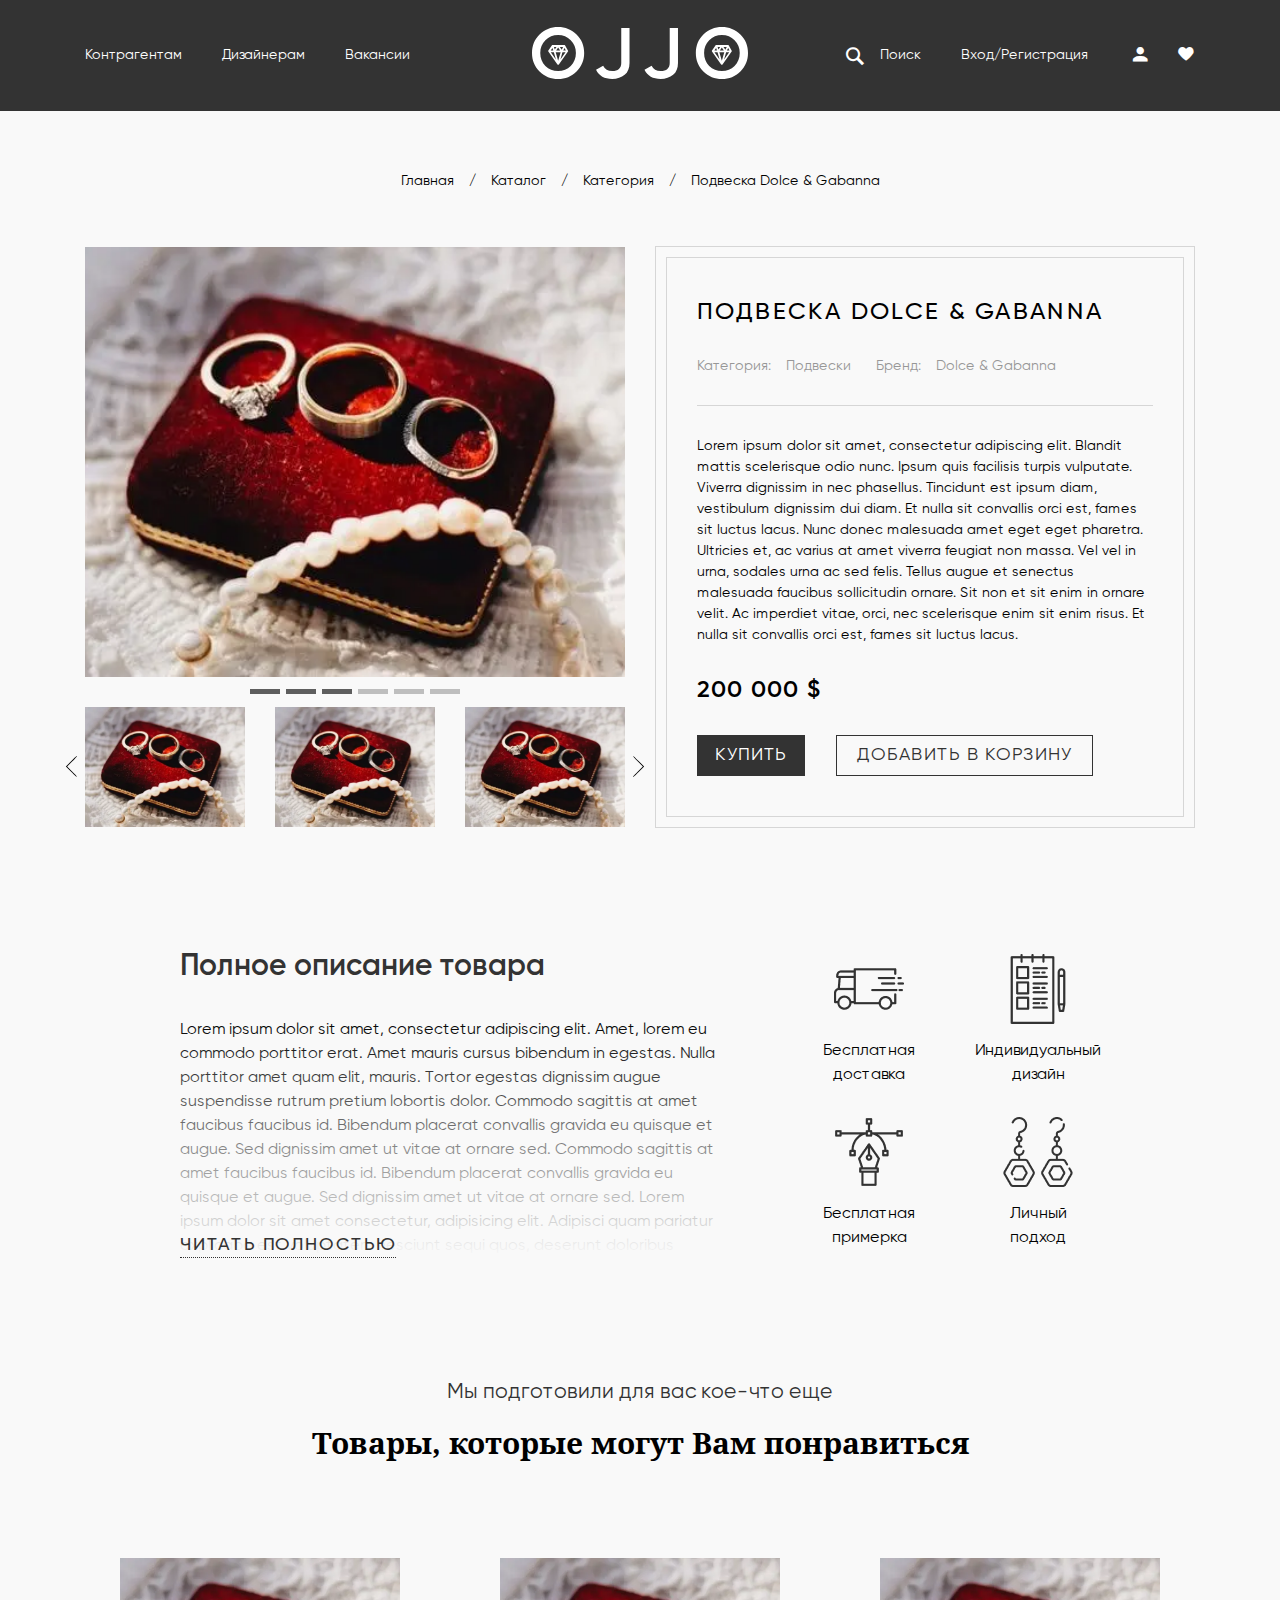
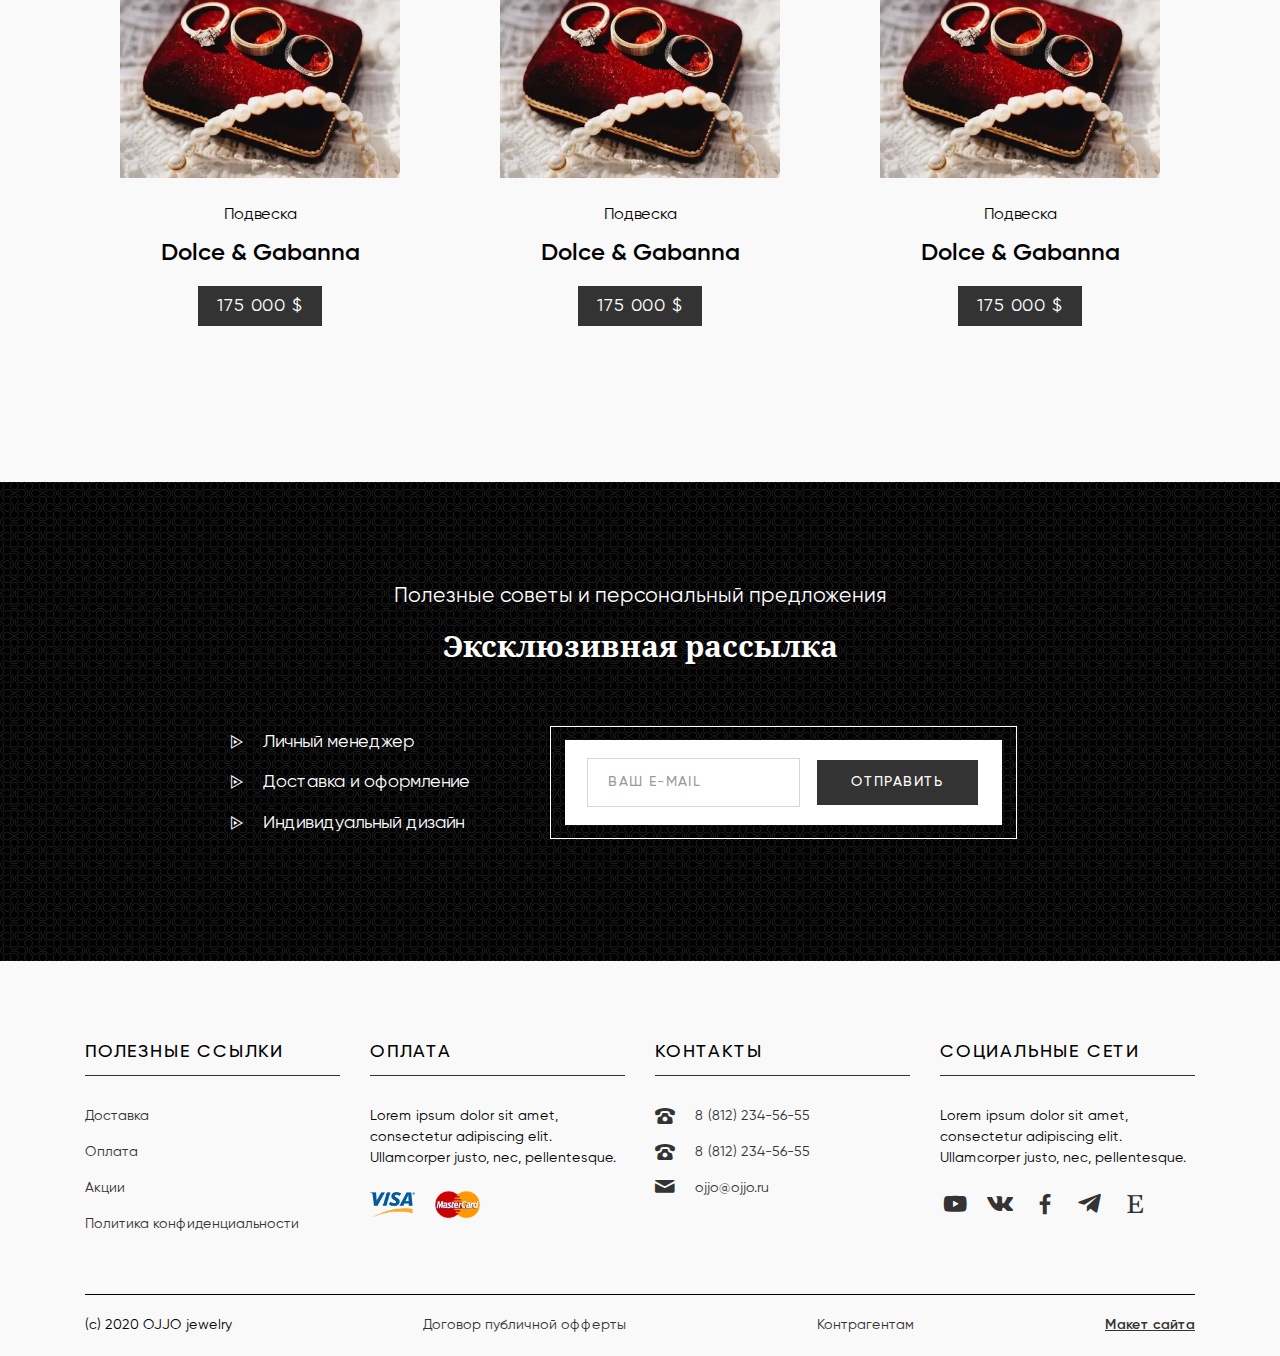
==== card.html @ 90356079 "Add card page + fixes" ====
<!DOCTYPE html>
<html lang="en">

<head>
    <meta charset="UTF-8">
    <meta http-equiv="X-UA-Compatible" content="IE=edge">
    <meta name="viewport" content="width=device-width, initial-scale=1.0, maximum-scale=1.0, user-scalable=no">
    <meta name="description" content="">
    <meta name="keywords" content="">
    <meta name="robots" content="">
    <link rel="apple-touch-icon" sizes="180x180" href="apple-touch-icon.png">
    <link rel="icon" type="image/png" sizes="32x32" href="favicon-32x32.png">
    <link rel="icon" type="image/png" sizes="16x16" href="favicon-16x16.png">
    <link rel="manifest" href="site.webmanifest">
    <link rel="stylesheet" href="css/style.min.css?_v=20230702080944">
    <link rel="stylesheet" href="css/card.min.css?_v=20230702080944">
    <title>Карточка товара</title>
</head>

<body>
    <div class="wrapper">
        <aside class="side__menu side">
    <div class="side__body">
        <div class="side__content">
            <div class="side__head">
                <div class="side__logo"></div>
            </div>
            <div class="side__button-wrap">
                <button type="button" aria-label="Показать/скрыть боковое меню" class="side__menu-button menu__button"></button>
                <button type="button" aria-label="Показать/скрыть боковое меню" class="side__close-button close__button"></button>
                <div class="side__menu-button-decor decor">
                    <div class="side__menu-button-decor-line decor__line first-line"></div>
                    <div class="side__menu-button-decor-line decor__line mid-line"></div>
                    <div class="side__menu-button-decor-line decor__line last-line"></div>
                </div>
            </div>
            <nav class="side__nav">
                <ul class="side__items">
                    <li class="side__item">
                        <a href="" class="side__link">Контрагентам</a>
                    </li>
                    <li class="side__item">
                        <a href="" class="side__link">Дизайнерам</a>
                    </li>
                    <li class="side__item">
                        <a href="" class="side__link">Вакансии</a>
                    </li>
                    <li class="side__item">
                        <a href="" class="side__link" id="popup1-side-open-dub">Вход/Регистрация</a>
                    </li>
                </ul>
            </nav>
            <nav class="side__actions">
                <button type="button" aria-label="Перейти к аккаунту" class="side__actions-user-button user__button icon-man" id="popup1-side-open"></button>
                <button type="button" aria-label="Добавить в  избранное" class="side__actions-favorites-button favorites__button icon-heart" id="popup2-side-open"></button>
            </nav>
            <nav class="side__social">
                <ul class="side__social-items">
                    <li class="side__social-item">
                        <a href="" aria-label="Перейти к ютуб-каналу сайта" class="side__social-link youtube__link icon-youtube"></a>
                    </li>
                    <li class="side__social-item">
                        <a href="" aria-label="Перейти к вконтакту" class="side__social-link vk__link icon-vk"></a>
                    </li>
                    <li class="side__social-item">
                        <a href="" aria-label="Перейти к Фейсбуку" class="fside__social-link b__link icon-facebook"></a>
                    </li>
                    <li class="side__social-item">
                        <a href="" aria-label="Перейти к телеграмм" class="side__social-link tg__link icon-telegram"></a>
                    </li>
                    <li class="side__social-item">
                        <a href="" aria-label="Перейти к этси" class="e__liside__social-link nk icon-etsy"></a>
                    </li>
                </ul>
            </nav>
        </div>
    </div>
</aside>
        <div class="popup" id="popup-body">
    <div class="popup__body user-forms" id="popup1">
        <div class="userform__content">
            <button type="button" class="popup__close" id="popup1-close">
                <picture><source srcset="img/close_icon.webp" type="image/webp"><img src="img/close_icon.png" alt=""></picture>
            </button>
            <h2 class="userform__title">Вход на сайт</h2>
            <div class="userform__text">Модальное окно пустышка</div>
            <form action="#" method="post" class="userform__form">
                <label for="username">Логин:</label>
                <input type="text" id="username" name="username" class="username__area">
                <label for="password">Пароль:</label>
                <input type="password" id="password" name="password" class="pass__area">
                <input type="submit" value="Вход" class="login__button">
            </form>
            <p>Ещё не зарегистрированы? <a href="" class="reg-btn">Регистрация</a></p>
        </div>
    </div>
    <div class="popup__body" id="popup2">
        <div class="empty__window">Окно-пустышка, контент добавлю позже
            <button type="button" class="popup__close" id="popup2-close">
                <picture><source srcset="img/close_icon.webp" type="image/webp"><img src="img/close_icon.png" alt=""></picture>
            </button>
        </div>
    </div>
</div>
        <header class="header">
    <div class="header__container">
        <div class="header__logo-wrap">
            <a href="" class="header__logo"></a>
        </div>
        <nav class="header__content header__nav">
            <ul class="content__left header__items">
                <li class="header__item">
                    <a href="" class="header__link">Контрагентам</a>
                </li>
                <li class="header__item">
                    <a href="" class="header__link">Дизайнерам</a>
                </li>
                <li class="header__item">
                    <a href="" class="header__link">Вакансии</a>
                </li>
            </ul>
            <ul class="content__right header__items">
                <li class="header__item">
                    <button type="button" class="header__button icon-search">Поиск</button>
                </li>
                <li class="header__item">
                    <button type="button" class="header__button" id="popup1-head-open">Вход/Регистрация</button>
                </li>
                <li class="header__item">
                    <button type="button" aria-label="Перейти к аккаунту" class="header__user icon-man" id="popup1-open"></button>
                </li>
                <li class="header__item">
                    <button type="button" aria-label="Добавить в избранное" class="header__favorites icon-heart" id="popup2-open"></button>
                </li>
            </ul>
        </nav>
    </div>
</header>
            <main class="main">
        <div class="main__page-location pagelink">
            <div class="pagelink__container">
                <div class="pagelink__content">
                    <span class="pagelink__links"><a href="./index.html" class="pagelink__link">Главная</a>/<a href="./catalog.html" class="pagelink__link">Каталог</a>/<a href="" class="pagelink__link">Категория</a>/<span>Подвеска Dolce & Gabanna</span></span>
                </div>
            </div>
        </div>
        <section class="main__product-card card">
            <div class="card__container">
                <div class="card__photos">
                    <div class="card__big-picture">
                        <button type="button" class="card__big-picture-expand-button" id="bigPic">
                                <picture><source srcset="img/product1.webp" type="image/webp"><img src="img/product1.jpg" alt=""></picture>
                        </button>
                    </div>
                    <div class="card__slider itc-slider" data-slider="itc-slider">
                        <div class="card__slider-wrap itc-slider-wrapper">
                            <ul class="card__items itc-slider-items">
                                <li class="card__item itc-slider-item">
                                    <button type="button" class="card__item-button" id="cardBtn_1">
                                        <picture><source srcset="img/product1.webp" type="image/webp"><img src="img/product1.jpg" alt=""></picture>
                                    </button>
                                </li>
                                <li class="card__item itc-slider-item">
                                    <button type="button" class="card__item-button" id="cardBtn_2">
                                        <picture><source srcset="img/product1.webp" type="image/webp"><img src="img/product1.jpg" alt=""></picture>
                                    </button>
                                </li>
                                <li class="card__item itc-slider-item">
                                    <button type="button" class="card__item-button" id="cardBtn_3">
                                        <picture><source srcset="img/product1.webp" type="image/webp"><img src="img/product1.jpg" alt=""></picture>
                                    </button>
                                </li>
                                <li class="card__item itc-slider-item">
                                    <button type="button" class="card__item-button" id="cardBtn_4">
                                        <picture><source srcset="img/cat1.webp" type="image/webp"><img src="img/cat1.jpg" alt=""></picture>
                                    </button>
                                </li>
                                <li class="card__item itc-slider-item">
                                    <button type="button" class="card__item-button" id="cardBtn_5">
                                        <picture><source srcset="img/cat2.webp" type="image/webp"><img src="img/cat2.jpg" alt=""></picture>
                                    </button>
                                </li>
                                <li class="card__item itc-slider-item">
                                    <button type="button" class="card__item-button" id="cardBtn_6">
                                        <picture><source srcset="img/cheems.webp" type="image/webp"><img src="img/cheems.png" alt=""></picture>
                                    </button>
                                </li>
                            </ul>
                        </div>
                        <button class="card-button-prev itc-slider-btn itc-slider-btn-prev"></button>
                        <button class="card-button-next itc-slider-btn itc-slider-btn-next"></button>
                        <ol class="card__slider-indicators itc-slider-indicators">
                            <li class="card__slider-indicator itc-slider-indicator" data-slide-to="0"></li>
                            <li class="card__slider-indicator itc-slider-indicator" data-slide-to="1"></li>
                            <li class="card__slider-indicator itc-slider-indicator" data-slide-to="2"></li>
                            <li class="card__slider-indicator itc-slider-indicator" data-slide-to="3"></li>
                            <li class="card__slider-indicator itc-slider-indicator" data-slide-to="4"></li>
                            <li class="card__slider-indicator itc-slider-indicator" data-slide-to="5"></li>
                        </ol>
                    </div>
                </div>
                <div class="card__wrap">
                    <div class="card__description">
                        <h2 class="card__title">Подвеска Dolce & Gabanna</h2>
                        <div class="card__characteristics">
                            <div>
                                Категория:<span>Подвески</span>
                            </div>
                            <div>
                                Бренд:<span>Dolce & Gabanna</span>
                            </div>
                        </div>
                        <div class="card__text">
                            Lorem ipsum dolor sit amet, consectetur adipiscing elit. Blandit mattis scelerisque odio nunc. Ipsum quis facilisis turpis vulputate. Viverra dignissim in nec phasellus. Tincidunt est ipsum diam, vestibulum dignissim dui diam. Et nulla sit convallis orci est, fames sit luctus lacus. Nunc donec malesuada amet eget eget pharetra. Ultricies et, ac varius at amet viverra feugiat non massa.
                            Vel vel in urna, sodales urna ac sed felis. Tellus augue et senectus malesuada faucibus sollicitudin ornare. Sit non et sit enim in ornare velit. Ac imperdiet vitae, orci, nec scelerisque enim sit enim risus. 
                            Et nulla sit convallis orci est, fames sit luctus lacus. 
                            </div>
                        <div class="card__price">200 000 $</div>
                        <div class="card__actions">
                            <button type="button" class="card__actions-buy">купить</button>
                            <button type="button" class="card__actions-add-to-cart">добавить в корзину </button>
                        </div>
                    </div>
                </div>
            </div>
        </section>
        <section class="main__textblock textblock">
            <div class="textblock__container">
                <div class="textblock__wrap">
                    <div class="textblock__inner-wrap">
                        <h2 class="textblock__title">Полное описание товара</h2>
                        <div class="textblock__text">
                            Lorem ipsum dolor sit amet, consectetur adipiscing elit. Amet, lorem eu commodo porttitor erat. Amet mauris cursus bibendum in egestas. Nulla porttitor amet quam elit, mauris. Tortor egestas dignissim augue suspendisse rutrum pretium lobortis dolor. Commodo sagittis at amet faucibus faucibus id. Bibendum placerat convallis gravida eu quisque et augue. Sed dignissim amet ut vitae at ornare sed.
                            Commodo sagittis at amet faucibus faucibus id. Bibendum placerat convallis gravida eu quisque et augue. Sed dignissim amet ut vitae at ornare sed. Lorem ipsum dolor sit amet consectetur, adipisicing elit. Adipisci quam pariatur explicabo est voluptatem nesciunt sequi quos, deserunt doloribus delectus cum. Minima distinctio numquam laudantium fugit facere magni culpa dignissimos sit hic nisi mollitia nam dolorum vitae quis, consequuntur voluptatibus non dolorem nostrum tempora. Veniam temporibus, a, dolores quibusdam eaque sapiente laborum quas rerum mollitia quis natus voluptatibus ab? Veritatis voluptatibus obcaecati animi voluptate modi dolore excepturi optio, asperiores incidunt praesentium aspernatur rem suscipit consequuntur! Sequi adipisci, excepturi at optio assumenda ipsam iste aliquid odio asperiores. Cumque nemo quae earum sint vel obcaecati nostrum nulla, vero, asperiores tempora maiores quisquam.
                        <div class="textblock__gradient"></div>
                        <button type="button" class="textblock__expand-button">читать полностью</button>
                        </div>
                    </div>
                    <div class="textblock__pics">
                        <div class="textblock__pics-wrap">
                            <picture><source srcset="img/car_pic.webp" type="image/webp"><img src="img/car_pic.png" alt=""></picture>
                            <div class="textblock__pics-label">Бесплатная доставка</div>
                        </div>
                        <div class="textblock__pics-wrap">
                            <picture><source srcset="img/tablet.webp" type="image/webp"><img src="img/tablet.png" alt=""></picture>
                            <div class="textblock__pics-label">Индивидуальный дизайн</div>
                        </div>
                        <div class="textblock__pics-wrap">
                            <picture><source srcset="img/ribbon-design.webp" type="image/webp"><img src="img/ribbon-design.png" alt=""></picture>
                            <div class="textblock__pics-label">Бесплатная примерка</div>
                        </div>
                        <div class="textblock__pics-wrap">
                            <picture><source srcset="img/jewelry.webp" type="image/webp"><img src="img/jewelry.png" alt=""></picture>
                            <div class="textblock__pics-label">Личный <br>подход</div>
                        </div>
                    </div>
                </div>
            </div>
        </section>
        <section class="main__other-products others">
            <div class="others__container">
                <div class="others__upper-text">Мы подготовили для вас кое-что еще</div>
                <h2 class="others__title">Товары, которые могут Вам понравиться</h2>
                <div class="others__items">
                    <article class="others__item">
                        <div class="others__item-pic-wrap">
                            <a href="" class="others__item-product-link"><picture><source srcset="img/product1.webp" type="image/webp"><img src="img/product1.jpg" alt=""></picture></a>
                        </div>
                        <span class="others__item-upper-text">Подвеска</span>
                        <h3 class="others__item-title">Dolce & Gabanna</h3>
                        <button class="others__item-buy-button">175 000 $</button>
                        <div class="others__item-separation-line-1"></div>
                    </article>
                    <article class="others__item">
                        <div class="others__item-pic-wrap">
                            <a href="" class="others__item-product-link"><picture><source srcset="img/product1.webp" type="image/webp"><img src="img/product1.jpg" alt=""></picture></a>
                        </div>
                        <span class="others__item-upper-text">Подвеска</span>
                        <h3 class="others__item-title">Dolce & Gabanna</h3>
                        <button class="others__item-buy-button">175 000 $</button>
                    </article>
                    <article class="others__item">
                        <div class="others__item-pic-wrap">
                            <a href="" class="others__item-product-link"><picture><source srcset="img/product1.webp" type="image/webp"><img src="img/product1.jpg" alt=""></picture></a>
                        </div>
                        <span class="others__item-upper-text">Подвеска</span>
                        <h3 class="others__item-title">Dolce & Gabanna</h3>
                        <button class="others__item-buy-button">175 000 $</button>
                    </article>
                </div>
            </div>
        </section>
        <section class="newsletter">
            <div class="newsletter__container">
                <div class="newsletter__uppertext">Полезные советы и персональный предложения</div>
                <h2 class="newsletter__title">Эксклюзивная рассылка</h2>
                <div class="newsletter__emailform">
                    <ul class="emailform__sidetext">
                        <li class="sidetext icon-triangle-right">Личный менеджер</li>
                        <li class="sidetext icon-triangle-right">Доставка и оформление</li>
                        <li class="sidetext icon-triangle-right">Индивидуальный дизайн</li>
                    </ul>
                    <div class="emailform">
                        <div class="form__wrap">
                            <form id="formEmail" action="#" method="post" class="form__body">
                                <input type="email" name="email" form="formEmail" class="form__input" maxlength="64" placeholder="ваш e-mail">
                                <button type="submit" form="formEmail" class="form__button">отправить</button>
                            </form>
                        </div>
                    </div>
                </div>
            </div>
        </section>
    </main>
        <footer class="footer">
    <div class="footer__container">
        <div class="footer__upper">
            <nav class="footer__links">
                <h4 class="footer__links-title">Полезные ссылки</h4>
                <button type="button" class="footer__menu-links-button" aria-label="Открыть полезные ссылки">
                    <picture><source srcset="img/up-white.webp" type="image/webp"><img src="img/up-white.png" loading="lazy" alt=""></picture>
                </button>
                <div class="footer__menu-wrap footer-links-menu">
                    <ul class="footer__links-items">
                        <li class="footer__links-item">
                            <a href="" class="footer__link">Доставка</a>
                        </li>
                        <li class="footer__links-item">
                            <a href="" class="footer__link">Оплата</a>
                        </li>
                        <li class="footer__links-item">
                            <a href="" class="footer__link">Акции</a>
                        </li>
                        <li class="footer__links-item">
                            <a href="" class="footer__link">Политика конфиденциальности</a>
                        </li>
                    </ul>
                </div>
            </nav>
            <div class="footer__payment">
                <h4 class="footer__payment-title">оплата</h4>
                <button type="button" class="footer__menu-payment-button" aria-label="Открыть информацию об оплате">
                    <picture><source srcset="img/up-white.webp" type="image/webp"><img src="img/up-white.png" loading="lazy" alt=""></picture>
                </button>
                <div class="footer__menu-wrap footer-payment-menu">
                    <div class="footer__payment-text">Lorem ipsum dolor sit amet, consectetur adipiscing elit. Ullamcorper justo, nec, pellentesque.</div>
                    <ul class="footer__payment-items">
                        <li class="footer__payment-item visa-img">
                            <picture><source srcset="img/visa.webp" type="image/webp"><img src="img/visa.png" loading="lazy" alt=""></picture>
                        </li>
                        <li class="footer__payment-item mastercard-img">
                            <picture><source srcset="img/mastercard.webp" type="image/webp"><img src="img/mastercard.png" loading="lazy" alt=""></picture>
                        </li>
                    </ul>
                </div>
            </div>
            <nav class="footer__contacts">
                <h4 class="footer__contacts-title">контакты</h4>
                <button type="button" class="footer__menu-contact-button" aria-label="Открыть список с контактами">
                    <picture><source srcset="img/up-white.webp" type="image/webp"><img src="img/up-white.png" loading="lazy" alt=""></picture>
                </button>
                <div class="footer__menu-wrap footer-contacts-menu">
                    <ul class="footer__contacts-items">
                        <li class="footer__contacts-item">
                            <a href="tel:+88122345655" class="footer__contact icon-phone">8 (812) 234-56-55</a>
                        </li>
                        <li class="footer__contacts-item">
                            <a href="tel:+88122345655" class="footer__contact icon-phone">8 (812) 234-56-55</a>
                        </li>
                        <li class="footer__contacts-item">
                            <a href="mailto:ojjo@ojjo.ru" class="footer__email icon-mail">ojjo@ojjo.ru</a>
                        </li>
                    </ul>
                </div>
            </nav>
            <nav class="footer__social">
                <h4 class="footer__social-title">социальные сети</h4>
                <button type="button" class="footer__menu-social-button" aria-label="Открыть ссылки на соц-сети">
                    <picture><source srcset="img/up-white.webp" type="image/webp"><img src="img/up-white.png" loading="lazy" alt=""></picture>
                </button>
                <div class="footer__menu-wrap footer-social-menu">
                    <div class="footer__social-text">Lorem ipsum dolor sit amet, consectetur adipiscing elit. Ullamcorper justo, nec, pellentesque.</div>
                    <ul class="footer__social-items">
                        <li class="footer__social-item">
                            <a href="" aria-label="Перейти к ютуб-каналу сайта" class="footer__social-link youtube__link icon-youtube"></a>
                        </li>
                        <li class="footer__social-item">
                            <a href="" aria-label="Перейти к вконтакту" class="footer__social-link vk__link icon-vk"></a>
                        </li>
                        <li class="footer__social-item">
                            <a href="" aria-label="Перейти к Фейсбуку" class="footer__social-link fb__link icon-facebook"></a>
                        </li>
                        <li class="footer__social-item">
                            <a href="" aria-label="Перейти к телеграмм" class="footer__social-link tg__link icon-telegram"></a>
                        </li>
                        <li class="footer__social-item">
                            <a href="" aria-label="Перейти к этси" class="footer__social-link e__link icon-etsy"></a>
                        </li>
                    </ul>
                </div>
            </nav>
        </div>
        <div class="footer__lower">
            <ul class="footer__lower-items">
                <li class="footer__lower-item">(c) 2020 OJJO jewelry</li>
                <li class="footer__lower-item">
                    <a href="" class="footer__lower-link">Договор публичной офферты</a>
                </li>
                <li class="footer__lower-item">
                    <a href="" class="footer__lower-link">Контрагентам</a>
                </li>
                <li class="footer__lower-item">
                    <a href="https://www.figma.com/file/oVxRcV8M2sLcNqd5epk16k/ojjo-%2B?type=design&node-id=0-1&t=rsfbskkmSrXY2sXI-0" class="footer__lower-link figma-link">Макет сайта</a>
                </li>
            </ul>
        </div>
    </div>
</footer>
    </div>
    <script src="js/card.min.js?_v=20230702080944" defer></script>
</body>

</html>
---- css/style.min.css ----
@charset "UTF-8";@font-face{font-family:Gilroy;font-display:swap;src:url(../fonts/Gilroy-Medium.woff2) format("woff2"),url(../fonts/Gilroy-Medium.woff) format("woff");font-weight:500;font-style:normal}@font-face{font-family:Gilroy;font-display:swap;src:url(../fonts/Gilroy-Regular.woff2) format("woff2"),url(../fonts/Gilroy-Regular.woff) format("woff");font-weight:400;font-style:normal}@font-face{font-family:Gilroy;font-display:swap;src:url(../fonts/Gilroy-Semibold.woff2) format("woff2"),url(../fonts/Gilroy-Semibold.woff) format("woff");font-weight:600;font-style:normal}@font-face{font-family:icons;font-display:swap;src:url(../fonts/icons.woff2) format("woff2"),url(../fonts/icons.woff) format("woff");font-weight:400;font-style:normal}@font-face{font-family:NotoSerif;font-display:swap;src:url(../fonts/NotoSerif-Bold.woff2) format("woff2"),url(../fonts/NotoSerif-Bold.woff) format("woff");font-weight:700;font-style:normal}@font-face{font-family:icons;src:url(../fonts/icons.eot?qwfnhl);src:url(../fonts/icons.eot?qwfnhl#iefix) format("embedded-opentype"),url(../fonts/icons.ttf?qwfnhl) format("truetype"),url(../fonts/icons.woff?qwfnhl) format("woff"),url(../fonts/icons.svg?qwfnhl#icons) format("svg");font-weight:400;font-style:normal;font-display:block}[class*=" icon-"]::before,[class^=icon-]::before{font-family:icons!important;speak:never;font-style:normal;font-weight:400;font-variant:normal;text-transform:none;line-height:1;-webkit-font-smoothing:antialiased;-moz-osx-font-smoothing:grayscale}.icon-car:before{content:"\e900"}.icon-etsy:before{content:"\e901";color:#fff}.icon-facebook:before{content:"\e902";color:#fff}.icon-heart:before{content:"\e903";color:#fff}.icon-search:before{content:"\e904";color:#fff}.icon-jewelry:before{content:"\e905"}.icon-mail:before{content:"\e906"}.icon-man:before{content:"\e907";color:#fff}.icon-map-pointer:before{content:"\e908"}.icon-phone:before{content:"\e909"}.icon-phone-dig:before{content:"\e90a"}.icon-ribbon-design:before{content:"\e90b"}.icon-search:before{content:"\e90c";color:#fff}.icon-vk:before{content:"\e90d";color:#fff}.icon-tablet:before{content:"\e90e"}.icon-telegram:before{content:"\e90f";color:#fff}.icon-triangle-down:before{content:"\e910"}.icon-triangle-right:before{content:"\e911";color:#fff}.icon-youtube:before{content:"\e912";color:#fff}*{padding:0;margin:0;border:0}*,:after,:before{box-sizing:border-box}:active,:focus{outline:0}a:active,a:focus{outline:0}aside,footer,header,nav{display:block}body,html{height:100%;width:100%;font-size:100%;line-height:1;font-size:1em;-ms-text-size-adjust:100%;-moz-text-size-adjust:100%;-webkit-text-size-adjust:100%}button,input,textarea{font-family:inherit}input::-ms-clear{display:none}button{cursor:pointer}button::-moz-focus-inner{padding:0;border:0}a,a:visited{text-decoration:none}a:hover{text-decoration:none}ul li{list-style:none}img{vertical-align:top;height:auto;width:100%}picture{height:auto;width:100%}h1,h2,h3,h4,h5,h6{font-size:inherit;font-weight:400}body{font-family:Gilroy;overflow-x:hidden}body.noscroll{overflow:hidden}.wrapper{min-height:100vh;background-color: #f9f9f9;display:flex;flex-direction:column;overflow:clip}.background{position:relative}.background__body{position:absolute;top:0;left:0;width:100vw}.background__body img,.background__body picture{min-height:1100px;transform:translateY(calc(1px - 274 * (100vw - 320px)/ 2560));overflow:visible;-o-object-fit:cover;object-fit:cover}.background__body::before{content:"";background-color:rgba(51,51,51,.87);height:150%;width:100%;position:absolute;z-index:2;padding-top:75%}[class*=__container]{max-width:71.25rem;margin:0 auto;padding:0 15px;z-index:2}[class*=__button]{background-color:transparent}.itc-slider{position:relative}.itc-slider-wrapper{overflow:hidden;background-color:transparent}.itc-slider-items{display:flex;transition:transform .5s ease;will-change:transform}.itc-slider-transition-none{transition:none}.itc-slider-item{flex:0 0 100%;max-width:100%;-webkit-user-select:none;-moz-user-select:none;user-select:none;will-change:transform}.itc-slider-btn{position:absolute;top:50%;display:flex;justify-content:center;align-items:center;width:40px;height:50px;color:#fff;text-align:center;background:rgba(109,109,109,.575);border:none;transform:translateY(-50%);cursor:pointer}.itc-slider-btn-hide{display:none}.itc-slider-btn-prev{left:0}.itc-slider-btn-next{right:0}.itc-slider-btn::before{content:"";display:inline-block;width:25px;height:25px;background:transparent no-repeat center center;background-size:100% 100%}.itc-slider-btn-prev::before{background-image:url(../img/icons/btn-left.svg)}.itc-slider-btn-next::before{background-image:url(../img/icons/btn-left.svg);transform:rotate(180deg)}.itc-slider-indicators{position:absolute;right:0;bottom:-25px;left:0;z-index:15;display:flex;justify-content:center;margin:0 15%;padding-left:0;list-style:none}.itc-slider-indicator{flex:0 1 auto;box-sizing:content-box;width:30px;height:5px;margin-right:3px;margin-left:3px;text-indent:-999px;background-color:rgba(255,255,255,.5);background-clip:padding-box;border-top:15px solid transparent;border-bottom:15px solid transparent;cursor:pointer}.itc-slider-indicator-active{background-color:rgba(255,255,255,.9)}.side__menu{position:fixed;top:0;right:-100%;width:50%;height:100%;z-index:30;transition:.3s ease-in-out}.side__menu--opend{pointer-events:auto;overflow-y:scroll;right:0}.side__body{background-color:#333;padding:35px;height:100vh}.side__content{display:flex;flex-direction:column;gap:50px}.side__head{padding:0 0 10px 0;display:flex;flex:1 1 auto;flex-direction:row;justify-content:space-between}.side__logo{height:52px;width:216px;background:url(../img/icons/main-logo.svg) 50% no-repeat}.side__button-wrap{position:fixed;top:35px;right:35px;height:50px;width:50px;z-index:50}.menu__button{position:absolute;top:0;left:0;height:50px;width:50px;z-index:60}.menu__button::before{content:"";position:absolute;width:50px;height:50px;top:-3px;left:1px;background-color:rgba(51,51,51,.2039215686);border-radius:10px}.menu__button--opend{pointer-events:none}.close__button{position:absolute;top:0;left:0;height:50px;width:50px;pointer-events:none;z-index:65}.close__button--opend{pointer-events:auto}.decor{display:flex;flex-direction:column;justify-content:space-between;gap:9px;padding:10px 8px 10px 9px;pointer-events:none}.decor__line{border:solid 2px #fff;border-radius:3px;z-index:70}.first-line{transition:transform .3s ease-in-out;transform:translate(0,-3px) rotate(0)}.first-line--close{transform:translate(0,13px) rotate(45deg)}.mid-line{width:65%;transition:transform .4s ease-in-out,opacity .5s ease;opacity:1;transform:translate(0,-3px)}.mid-line--close{transform:translateX(-200px);opacity:0}.last-line{transition:transform .3s ease-in-out;transform:translate(0,-4px) rotate(0)}.last-line--close{transform:translate(0,-13px) rotate(-45deg)}.side__nav{border-bottom:1.5px solid #fff}.side__items{padding-bottom:33px;display:flex;flex-direction:column;gap:30px;font-size:1.3125rem;line-height:1.4;white-space:nowrap}.side__link{color:#fff}.side__actions{display:flex;flex-direction:row;gap:30px;margin-top:-25px;padding-bottom:22px;border-bottom:1px solid #fff}.side__actions .icon-man::before{font-size:50px}.side__actions .icon-heart::before{font-size:33px}.user__button{height:50px;width:50px}.favorites__button{height:50px;width:50px;margin-left:-.5px;margin-top:2px}.side__social{margin-top:-25px}.side__social-items{display:flex;flex-direction:row;gap:29px}.side__social-items [class$=-link]{height:40px;width:40px}.side__social-item{position:relative}.side__social-item .icon-youtube:before{font-size:38px}.side__social-item .icon-vk:before{font-size:37px}.side__social-item .icon-facebook:before{font-size:36px}.side__social-item .icon-telegram:before{font-size:36px}.side__social-item .e__link{position:absolute;top:0;left:0}.side__social-item .icon-etsy:before{font-size:24px;position:absolute;top:7px;left:5px}.side__social-item a{display:block;width:40px;height:40px}.popup{position:fixed;width:100vw;height:100%;top:0;left:0;background-color:rgba(51,51,51,.7960784314);z-index:100;opacity:0;pointer-events:none;visibility:hidden;transition:opacity .5s ease,background .5s ease}.popup--opend{opacity:1;pointer-events:auto;visibility:visible}.popup__body{min-height:100%;display:flex;justify-content:center;align-items:center;padding:15px;z-index:101;opacity:0;pointer-events:none;visibility:hidden}.popup__body--opend{opacity:1;pointer-events:auto;visibility:visible}.userform__content{position:relative;display:flex;flex-direction:column;justify-content:center;align-items:center;background-color:#adadad;border-radius:20px;box-shadow:0 0 1000px 10px rgba(141,141,141,.3490196078) inset;padding:35px 15px}.userform__content .reg-btn{color:#00f}.popup__close{position:absolute;top:8px;right:12px;width:40px;height:40px;padding:5px;background-color:rgba(255,255,255,0);border-radius:10px}.popup__close img,.popup__close picture{-o-object-fit:contain;object-fit:contain}.userform__title{font-size:1.75rem;padding-bottom:20px;text-transform:uppercase}.userform__text{font-size:1rem;padding-bottom:10px}.userform__form{display:flex;flex-direction:column;justify-content:center;align-items:center;font-size:1.25rem;padding-bottom:20px}.userform__form>*{margin-bottom:15px}.username__area{font-size:1.125rem;width:200px;padding:5px 15px;border-radius:10px;background:#868686;color:wheat;transition:all .4s ease 0s}.username__area:focus{background:#adadad;box-shadow:0 0 30px 10px rgba(58,58,58,.7960784314) inset}.pass__area{font-size:1.125rem;width:200px;padding:5px 15px;border-radius:10px;background:#868686;color:wheat;transition:all .4s ease 0s}.pass__area:focus{background:#adadad;box-shadow:0 0 30px 10px rgba(58,58,58,.7960784314) inset}.login__button{margin-top:30px;height:50px;width:200px;border-radius:30px;font-size:1.125rem;font-style:Medium;font-weight:500;line-height:1;text-align:center;text-transform:uppercase;letter-spacing:.1125rem;border:1px solid #fff;color:#000}.empty__window{position:absolute;top:50%;left:50%;transform:translate(-50%,-50%);display:flex;justify-content:center;align-items:center;font-size:20px;padding:10px;text-transform:uppercase;color:#fff;background-color:#000;min-width:250px;min-height:250px}.header{background-color:transparent;z-index:25}.header__container{padding-top:28px;width:100%}.header__logo-wrap{position:relative;margin:0 auto}.header__logo{position:absolute;top:-3px;left:50%;transform:translateX(-50%);height:52px;width:220px;background:url(../img/icons/main-logo.svg) 50% no-repeat}.header__content{display:flex;flex-direction:row;justify-content:space-between;font-size:.875rem;line-height:1.5}.icon-search::before{font-size:1.1875rem;position:absolute;display:flex;justify-content:start;width:35px;height:20px;left:-35px;top:1px}.content__left{display:flex;flex-direction:row;flex-wrap:wrap;order:1;padding:10px 0;max-width:25rem;gap:40px;align-items:center;animation:h-left 1s ease-in-out .5s 1 normal forwards;opacity:0}@keyframes h-left{0%{opacity:0;transform:translateX(-30px)}100%{opacity:1;transform:translateX(0)}}.header__item{position:relative}.header__link{color:#fff}.header__button{font-size:.875rem;line-height:1.5;color:#fff}.content__right{display:flex;flex-direction:row;flex-wrap:wrap;order:2;padding:10px 0;max-width:25rem;gap:40px;align-items:center;animation:h-right 1s ease-in-out .5s 1 normal forwards;opacity:0}@keyframes h-right{0%{opacity:0;transform:translateX(30px)}100%{opacity:1;transform:translateX(0)}}.header__user{margin-top:3px;margin-right:-15px;width:24px;height:24px;background-color:transparent}.icon-man::before{font-size:1.375rem}.header__favorites{margin-top:3px;width:18px;height:18px;background-color:transparent}.icon-heart::before{font-size:.875rem}.footer__container{display:flex;flex-direction:column;padding-top:79px;padding-bottom:20px;font-size:.875rem;line-height:1.5}.footer__container a{color:#333}.footer__container [class*=-title]{white-space:nowrap;font-size:1.125rem;font-weight:500;line-height:1.4;letter-spacing:.1125rem;text-transform:uppercase;border-bottom:1px solid #333;padding-bottom:10px;margin-bottom:30px}.footer__upper{display:flex;flex-direction:row;width:100%;gap:30px;justify-content:space-between;padding-bottom:59px}.footer__upper>*{flex:1 1 25%}.footer__upper>* [class*=-button]{display:none}.footer__upper [class*=-items]{gap:15px}.footer__upper [class*=-items]:not(.footer__social-items,.footer__payment-items){display:flex;flex-direction:column}.footer__upper [class$=-text]{padding-bottom:20px}.footer__menu-button{display:none}.footer__links{display:flex;flex-direction:column}.footer__payment{display:flex;flex-direction:column}.footer__payment-items{display:flex;flex-direction:row;gap:15px}.footer__payment-item{width:2.8125rem;height:1.875rem}.footer__payment-item img,.footer__payment-item picture{width:100%;height:100%;-o-object-fit:contain;object-fit:contain}.mastercard-img{margin-left:5px}.footer__contacts{display:flex;flex-direction:column}.footer__contacts-item{padding-left:40px;position:relative}.footer__contacts-item .icon-mail::before{position:absolute;display:block;width:40px;height:20px;top:2px;left:0;font-size:13px}.footer__contacts-item .icon-phone::before{position:absolute;display:block;width:40px;height:20px;top:2px;left:0;font-size:16px}.footer__social{display:flex;flex-direction:column}.footer__social-items{display:flex;flex-direction:row;gap:15px}.footer__social-item{position:relative;display:flex;justify-content:center;align-items:center;text-align:center;width:30px;height:30px}.footer__social-item .icon-youtube:before{position:absolute;top:2px;left:2px;color:#333;font-size:26px}.footer__social-item .icon-vk:before{position:absolute;top:2px;left:2px;color:#333;font-size:26px}.footer__social-item .icon-facebook:before{position:absolute;top:2px;left:1px;color:#333;font-size:27px}.footer__social-item .icon-telegram:before{position:absolute;top:1px;left:1px;color:#333;font-size:27px}.footer__social-item .icon-etsy:before{position:absolute;top:6px;left:6px;font-size:18px;color:#333}.footer__social-item a{display:block;width:30px;height:30px}.footer__lower{border-top:1px solid #000;padding-top:20px}.footer__lower-items{display:flex;flex-direction:row;justify-content:space-between;gap:30px;flex-wrap:wrap}.figma-link{font-weight:600;text-decoration:underline}@media (min-width:921px){.close__button,.menu__button,.side__menu{display:none}}@media (max-width:1139px){.footer__upper{flex-wrap:wrap}.footer__upper>*{flex:0 0 20%}}@media (max-width:1110px){.background__body img,.background__body picture{min-height:calc(650px + 450 * ((100vw - 320px)/ 790))}.content__left{gap:calc(0px + 40 * ((100vw - 320px)/ 790))}.content__right{gap:calc(0px + 40 * ((100vw - 320px)/ 790))}.footer__container{padding-top:calc(20px + 59 * ((100vw - 320px)/ 790))}.footer__upper{padding-bottom:calc(20px + 39 * ((100vw - 320px)/ 790))}}@media (max-width:920px){.header__logo{top:9px;left:18px;transform:translateX(0)}.header__container{padding-top:22px}.content__left,.content__right{display:none}}@media (max-width:866px){.footer__upper{gap:15px;flex-wrap:wrap}.footer__upper>*{flex:0 0 48%}}@media (max-width:767px){.side__menu{width:100%}}@media (max-width:521px){.footer__upper{flex-direction:column;gap:10px}.footer__upper>*{z-index:10;position:relative}.footer__upper>* [class$=-title]{position:relative;padding:5px;margin:0;border:none;pointer-events:none;z-index:6;color:#fff}.footer__upper>* [class*=-button]{display:flex;position:absolute;top:0;left:0;width:100%;height:100%;z-index:3;transition:all .4s ease-in-out 0s}.footer__upper>* [class*=-button] picture{transform-origin:center center 0;transition:all .3s ease;position:absolute;right:5%;top:5px;height:25px;width:25px;-o-object-fit:contain;object-fit:contain}.footer__menu-wrap{position:absolute;display:flex;flex-direction:column;justify-content:center;align-items:center;width:100%;height:0;left:0;bottom:35px;transition:height .5s ease,opacity .3s ease 50ms;opacity:0;pointer-events:none;background:#d8d8d8;border-top:15px solid #333;padding:10px}.footer-social-menu--opend{z-index:5;pointer-events:all;height:200px;opacity:1}.footer-contacts-menu--opend{z-index:5;pointer-events:all;height:200px;opacity:1}.footer-payment-menu--opend{z-index:5;pointer-events:all;height:200px;opacity:1}.footer-links-menu--opend{z-index:5;pointer-events:all;height:200px;opacity:1}.footer__menu-links-button{background-color:#333}.footer__menu-links-button--active{background-color:#a1a1a1}.footer__menu-links-button--active picture{transform:rotate(180deg)}.footer__menu-social-button{background-color:#333}.footer__menu-social-button--active{background-color:#a1a1a1}.footer__menu-social-button--active picture{transform:rotate(180deg)}.footer__menu-payment-button{background-color:#333}.footer__menu-payment-button--active{background-color:#a1a1a1}.footer__menu-payment-button--active picture{transform:rotate(180deg)}.footer__menu-contact-button{background-color:#333}.footer__menu-contact-button--active{background-color:#a1a1a1}.footer__menu-contact-button--active picture{transform:rotate(180deg)}}@media (max-width:374px){.side__button-wrap{top:35px;right:15px}.side__body{padding:20px}.side__social-items{gap:20px}}@media (hover:hover){.itc-slider-btn:hover{color:#fff;text-decoration:none;background:rgba(51,51,51,.6431372549);outline:0}.popup__close:hover{background-color:rgba(230,230,230,.4745098039);box-shadow:0 0 20px 10px rgba(221,221,221,.5490196078) inset}.login__button:hover{transition:all .3s ease 0s;background-color:#afafaf;color:#d4d4d4;box-shadow:0 0 50px 5px rgba(94,94,94,.8470588235) inset;border-color:#777}.header__item{transition:all .3s ease 0s}.header__item:hover{text-decoration:underline;color:#ccc}.header__item a:hover{text-decoration:underline;color:#ccc}.header__button:hover{text-decoration:underline;color:#ccc}.footer__container{transition:all .3s ease 0s}.footer__container a:hover{text-decoration:underline;font-weight:500;text-shadow:.5px .5px 1px #929292}}@media (pointer:coarse){.login__button{transition:all .2s ease 0s}.login__button:active{background-color:rgba(255,255,255,.4392156863);color:#1b1b1b}.footer__container{transition:all .3s ease 0s}.footer__container a:active{text-decoration:underline;font-weight:500;text-shadow:.5px .5px 1px #929292}a:hover{text-decoration:none}button:hover{text-decoration:none}}
---- css/card.min.css ----
.header{background-color:#333;padding-top:2px;height:111px}.content__left{animation:none;opacity:1}.content__right{opacity:1;animation:none}.pagelink__container{padding-top:60px;padding-bottom:54px}.pagelink__content{display:flex;justify-content:center}.pagelink__links{font-size:.875rem;line-height:1.5;display:flex;justify-content:center;flex-wrap:wrap;gap:15px}.pagelink__links>*{text-transform:uppercase}.pagelink__links>span{text-transform:none}.pagelink__link{text-transform:none;color:#000}.card__container{display:flex;flex-direction:row;gap:30px;align-items:center;padding-bottom:118px}.card__photos{display:flex;flex-direction:column;gap:30px;max-width:540px}.card__big-picture{width:100%;position:relative}.card__big-picture-expand-button{display:block;width:100%;height:430px;transition:background 1s ease 0s}.card__big-picture-expand-button img,.card__big-picture-expand-button picture{height:100%;-o-object-fit:cover;object-fit:cover}.card__big-picture-expand-button--opend{display:flex;justify-content:center;align-items:center;position:fixed;top:0;left:0;width:100%;min-height:100%;background-color:rgba(51,51,51,.7960784314);padding:15px;z-index:199}.card__big-picture-expand-button--opend img,.card__big-picture-expand-button--opend picture{z-index:200;height:100%;width:100%;-o-object-fit:contain;object-fit:contain}.card__slider-wrap{height:120px}.card__items{gap:30px}.card__item{flex:0 0 auto;width:160px;height:120px}.card__item-button{display:block;background-color:transparent;width:100%;height:100%}.card__item-button img,.card__item-button picture{height:100%;-o-object-fit:cover;object-fit:cover}.itc-slider-btn{background-color:transparent;width:25px;transition:background .3s ease}.card-button-prev{left:-26px}.card-button-next{right:-26px}.card__slider-indicators{bottom:118px}.itc-slider-indicator{background-color:rgba(146,146,146,.582)}.itc-slider-indicator-active{background-color:rgba(77,77,77,.9)}.card__wrap{max-width:540px;border:1px solid #d6d6d6;padding:10px}.card__description{border:1px solid #d6d6d6;width:100%;height:100%;padding:40px 30px;display:flex;flex-direction:column;gap:30px}.card__title{font-weight:500;font-size:1.5rem;line-height:1.17;letter-spacing:.15rem;text-transform:uppercase}.card__characteristics{display:flex;flex-direction:row;flex-wrap:wrap;gap:25px;width:100%;border-bottom:1px solid #d6d6d6;padding-bottom:28px;color:#979797;font-size:.875rem;line-height:1.5;white-space:nowrap}.card__characteristics span{margin-left:15px}.card__text{font-size:.875rem;line-height:1.5}.card__price{font-weight:600;font-size:1.5rem;line-height:1.19;letter-spacing:.075rem}.card__actions{display:flex;flex-direction:row;gap:31px;width:100%}.card__actions-buy{text-transform:uppercase;font-size:1.125rem;line-height:1.16;letter-spacing:.05625rem;color:#fff;background-color:#333;padding:9px 18px}.card__actions-add-to-cart{text-transform:uppercase;font-size:1.125rem;line-height:1.16;letter-spacing:.05625rem;color:#333;background-color:transparent;border:1px solid #333;padding:9px 20px}.textblock__container{padding-bottom:120px}.textblock__wrap{display:flex;flex-direction:row;justify-content:space-between;padding:0 95px;gap:50px;align-items:center}.textblock__inner-wrap{display:flex;flex-direction:column;gap:30px}.textblock__title{font-weight:600;font-size:1.875rem;color:#333;line-height:1.4}.textblock__text{position:relative;max-width:540px;max-height:240px;overflow:hidden;font-size:1rem;line-height:1.5}.textblock__text .textblock__gradient{position:absolute;top:0;left:0;width:100%;height:100%;background-image:linear-gradient(to bottom,rgba(249,249,249,0),#f9f9f9);transition:all .8s ease}.textblock__text .textblock__expand-button{position:absolute;bottom:0;left:0;background-color:transparent;z-index:3;color:#333;text-transform:uppercase;font-size:1.125rem;font-weight:500;letter-spacing:.1125rem;line-height:1.22;border-bottom:1px dotted #333}.textblock__text--opend{max-height:none}.textblock__text--opend .textblock__expand-button{display:none}.textblock__text--opend .textblock__gradient{opacity:0;pointer-events:none}.textblock__pics{max-width:277px;max-height:296px;display:grid;grid-template:1fr 1fr/1fr 1fr;grid-auto-rows:133px;-moz-column-gap:60px;column-gap:60px;row-gap:30px}.textblock__pics-wrap{display:flex;flex-direction:column;justify-content:center;align-items:center;width:auto;height:133px}.textblock__pics-wrap img,.textblock__pics-wrap picture{width:70px;height:70px;-o-object-fit:contain;object-fit:contain;margin-bottom:15px}.textblock__pics-label{text-align:center;line-height:1.5;font-size:1rem}.others__container{display:flex;flex-direction:column;text-align:center;padding-bottom:60px}.others__upper-text{font-size:1.3125rem;line-height:1.4;color:#333;padding-bottom:16px}.others__title{font-family:NotoSerif;font-size:1.875rem;line-height:1.362;font-weight:700;padding-bottom:59px}.others__items{display:grid;grid-template-columns:repeat(auto-fit,minmax(31%,1fr));grid-auto-rows:439px;-moz-column-gap:30px;column-gap:30px;row-gap:30px;grid-auto-flow:dense;padding-bottom:60px}.others__item{display:flex;flex-direction:column;justify-content:center;align-items:center;padding:10px}.others__item-pic-wrap{width:280px;height:220px;margin-bottom:25px}.others__item-product-link{display:block;width:100%;height:100%}.others__item-product-link img,.others__item-product-link picture{width:100%;height:100%;-o-object-fit:cover;object-fit:cover}.others__item-upper-text{text-align:center;font-size:1rem;line-height:1.5;margin-bottom:10px}.others__item-title{text-align:center;font-size:1.5rem;font-weight:600;line-height:1.4;margin-bottom:15px}.others__item-buy-button{display:flex;justify-content:center;align-items:center;padding:10px 19px;font-size:1.125rem;line-height:1.15;letter-spacing:.05625rem;text-transform:uppercase;color:#fff;background-color:#333}.no_webp .newsletter{background-image:url(../img/section_bg.png)}.newsletter{background-size:200px;width:100%}.newsletter__container{display:flex;flex-direction:column;justify-content:center;align-items:center;padding-top:100px;padding-bottom:122px}.newsletter__uppertext{text-align:center;font-size:1.3125rem;line-height:1.4;color:#fff}.newsletter__title{text-align:center;padding-top:20px;font-family:NotoSerif;font-size:1.875rem;color:#fff}.newsletter__emailform{display:flex;flex-direction:row;justify-content:center;flex-wrap:wrap;gap:75px;padding-top:65px}.emailform__sidetext{padding-top:4px;display:flex;flex-direction:column;gap:15px}.sidetext{padding-right:5px;position:relative;font-size:1.125rem;line-height:1.4;color:#fff}.icon-triangle-right::before{position:absolute;font-size:14px;top:5px;left:-32px}.form__wrap{display:flex;flex-direction:column;justify-content:center;align-items:center;background-color:transparent;flex-wrap:wrap;border:1px solid #fff;padding:13px 14px}.form__body{background-color:#fff;display:flex;flex-direction:row;justify-content:space-between;flex-wrap:wrap;gap:15px;padding:18px 22px}.form__input{display:flex;justify-content:center;align-items:center;font-size:.875rem;font-weight:500;text-transform:uppercase;letter-spacing:.0875rem;padding:15px 20px;border:1px solid #d6d6d6;color:#333;transition:all .3s ease 0s}.form__input::-moz-placeholder{color:rgba(51,51,51,.5019607843)}.form__input::placeholder{color:rgba(51,51,51,.5019607843)}.form__input:focus{box-shadow:0 0 50px 1px #afafaf inset}.form__button{background-color:#333;display:flex;justify-content:center;align-items:center;padding:14px 34px;margin:2px;font-size:.875rem;font-weight:500;text-transform:uppercase;letter-spacing:.0875rem;color:#fff;transition:all .3s ease 0s}@media (max-width:1169px){.card__photos{padding-left:25px}.card__big-picture-expand-button{height:auto}.card__item{flex:0 0 30%}.card__characteristics{padding-bottom:15px}.card__description{gap:15px;padding:20px}.card__actions{gap:15px}}@media (max-width:1110px){.pagelink__container{padding-top:calc(25px + 35 * ((100vw - 320px)/ 790))}.pagelink__container{padding-bottom:calc(20px + 34 * ((100vw - 320px)/ 790))}.card__container{padding-bottom:calc(20px + 98 * ((100vw - 320px)/ 790))}.textblock__container{padding-bottom:calc(40px + 80 * ((100vw - 320px)/ 790))}.others__container{padding-bottom:calc(1px + 59 * ((100vw - 320px)/ 790))}.others__title{padding-bottom:calc(25px + 34 * ((100vw - 320px)/ 790))}.others__items{grid-auto-rows:calc(240px + 199 * ((100vw - 320px)/ 790))}.others__items{-moz-column-gap:calc(15px + 15 * ((100vw - 320px)/ 790));column-gap:calc(15px + 15 * ((100vw - 320px)/ 790))}.others__items{padding-bottom:calc(35px + 25 * ((100vw - 320px)/ 790))}.others__item-pic-wrap{width:calc(136px + 144 * ((100vw - 320px)/ 790))}.others__item-pic-wrap{height:calc(120px + 100 * ((100vw - 320px)/ 790))}.newsletter__container{padding-top:calc(30px + 70 * ((100vw - 320px)/ 790))}.newsletter__container{padding-bottom:calc(25px + 97 * ((100vw - 320px)/ 790))}.newsletter__emailform{gap:calc(15px + 60 * ((100vw - 320px)/ 790))}}@media (max-width:1023px){.card__photos{min-width:380px}.card__items{gap:10px}.card__item{flex:0 0 calc(50% - 5px)}.textblock__wrap{padding:0 20px}}@media (max-width:874px){.card__container{flex-direction:column;gap:15px}.card__photos{width:100%;max-width:none;padding-left:0}.itc-slider-btn{display:none}.card__items{gap:15px}.card__item{flex:0 0 calc(33% - 7.5px)}.card__wrap{width:100%;max-width:none}}@media (max-width:809px){.newsletter__emailform{flex-direction:column}.emailform__sidetext{padding-left:34px}}@media (max-width:767px){.textblock__wrap{flex-direction:column;align-items:center;padding:0}.textblock__text{order:2}.textblock__pics{order:1}}@media (max-width:731px){.others__item-pic-wrap{width:100%;margin-bottom:15px}.others__item-title{font-size:1.25rem;margin-bottom:10px}.others__item-buy-button{width:100%;padding:10px;font-size:1rem}}@media (max-width:621px){.others__items{grid-template-columns:repeat(4,1fr)}.others__item{grid-column:span 2}.others__item:last-child{grid-column:2/4}}@media (max-width:610px){.card__slider-wrap{height:100px}.card__slider-indicators{bottom:98px}.card__photos{min-width:200px}.card__items{gap:10px}.card__item{flex:0 0 calc(33.333% - 5px);height:100px}}@media (max-width:479px){.form__body{flex-direction:column;width:81vw}}@media (max-width:424px){.card__item{flex:0 0 calc(50% - 5px)}.card__description{align-items:center;justify-content:center;text-align:center}.card__characteristics{justify-content:center;gap:10px}.card__actions{flex-direction:column}.card__actions>*{padding:15px}}@media (max-width:405px){.others__upper-text{font-size:1.125rem}.others__title{font-size:1.375rem}}@media (hover:hover){.pagelink__link:hover{text-decoration:underline}.itc-slider-btn:hover{background:rgba(165,165,165,.5019607843)}.others__item-product-link{transition:all .3s ease}.others__item-product-link:hover{box-shadow:0 0 13px 4px #636363}.others__item-buy-button{transition:all .3s ease}.others__item-buy-button:hover{box-shadow:0 0 45px 12px #c4c4c4 inset;color:#000}.form__button:hover{box-shadow:0 0 50px 1px #ebebeb inset;color:#000}}@media (pointer:coarse){.others__item-product-link{transition:all .3s ease}.others__item-product-link:active{transform:scale(.9)}.others__item-buy-button{transition:all .3s ease}.others__item-buy-button:active{box-shadow:0 0 45px 12px #c4c4c4 inset;color:#000}}@media (pointer:course){.form__button:active{box-shadow:0 0 50px 1px #ebebeb inset;color:#000}}.webp .newsletter{background-image:url(../img/section_bg.webp)}
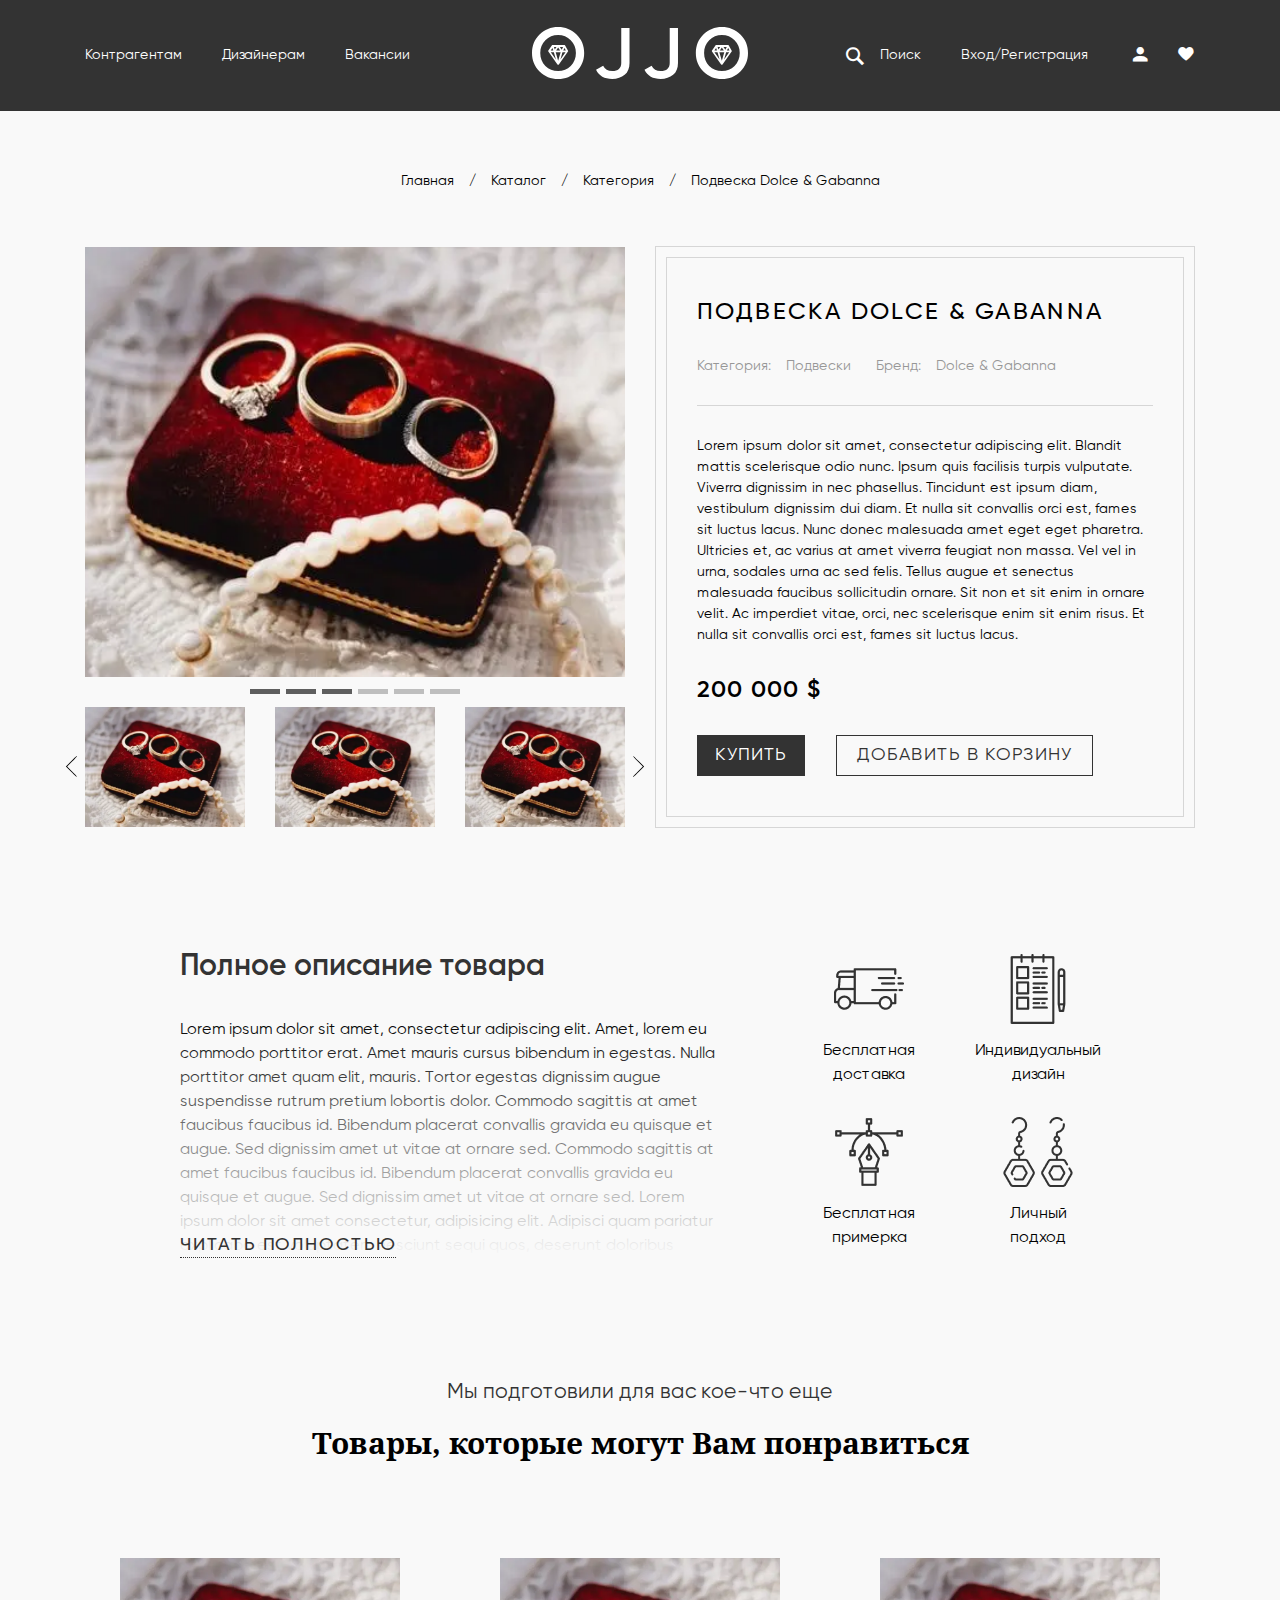
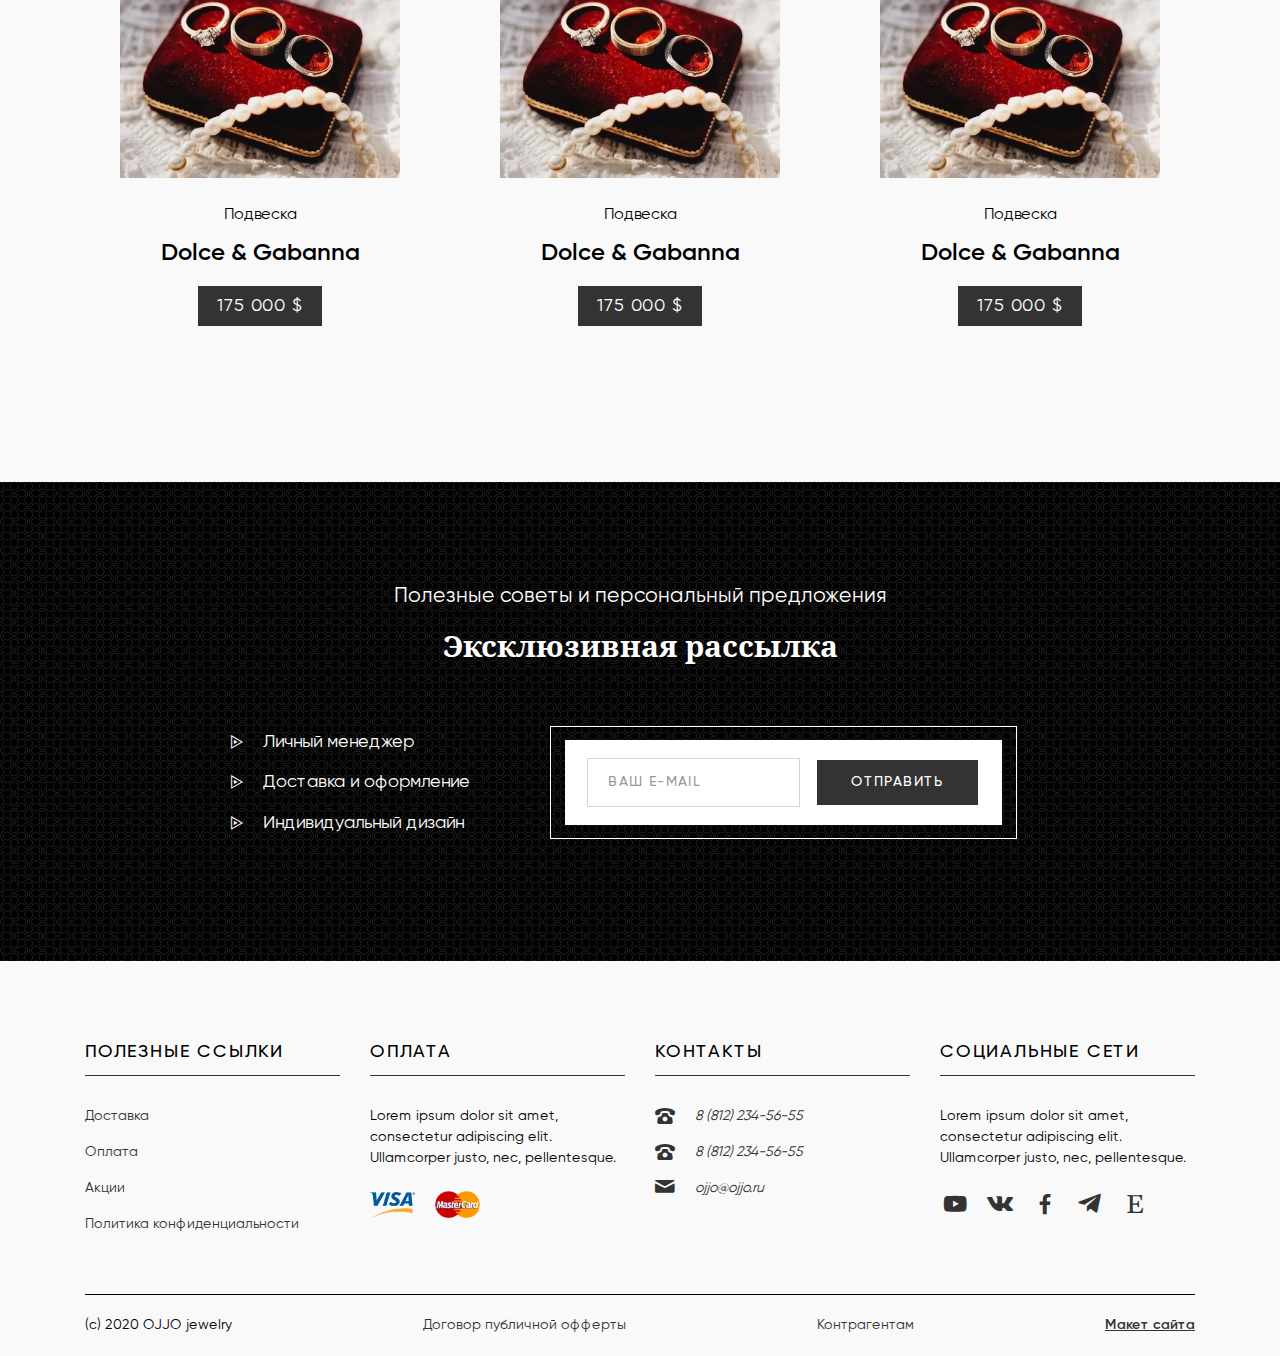
==== commit 4d016ad7: "add semantic tags address" ====
--- a/card.html
+++ b/card.html
@@ -63,13 +63,13 @@
                         <a href="" aria-label="Перейти к вконтакту" class="side__social-link vk__link icon-vk"></a>
                     </li>
                     <li class="side__social-item">
-                        <a href="" aria-label="Перейти к Фейсбуку" class="fside__social-link b__link icon-facebook"></a>
+                        <a href="" aria-label="Перейти к Фейсбуку" class="side__social-link b__link icon-facebook"></a>
                     </li>
                     <li class="side__social-item">
                         <a href="" aria-label="Перейти к телеграмм" class="side__social-link tg__link icon-telegram"></a>
                     </li>
                     <li class="side__social-item">
-                        <a href="" aria-label="Перейти к этси" class="e__liside__social-link nk icon-etsy"></a>
+                        <a href="" aria-label="Перейти к этси" class="side__social-link e__link icon-etsy"></a>
                     </li>
                 </ul>
             </nav>
@@ -148,7 +148,7 @@
             <div class="card__container">
                 <div class="card__photos">
                     <div class="card__big-picture">
-                        <button type="button" class="card__big-picture-expand-button" id="bigPic">
+                        <button type="button" class="card__big-picture-expand-button" id="bigPic" aria-label="Расширить изображение на весь экран">
                                 <picture><source srcset="img/product1.webp" type="image/webp"><img src="img/product1.jpg" alt=""></picture>
                         </button>
                     </div>
@@ -156,39 +156,39 @@
                         <div class="card__slider-wrap itc-slider-wrapper">
                             <ul class="card__items itc-slider-items">
                                 <li class="card__item itc-slider-item">
-                                    <button type="button" class="card__item-button" id="cardBtn_1">
+                                    <button type="button" class="card__item-button" id="cardBtn_1" aria-label="Выбрать изображение для просмотра">
                                         <picture><source srcset="img/product1.webp" type="image/webp"><img src="img/product1.jpg" alt=""></picture>
                                     </button>
                                 </li>
                                 <li class="card__item itc-slider-item">
-                                    <button type="button" class="card__item-button" id="cardBtn_2">
+                                    <button type="button" class="card__item-button" id="cardBtn_2" aria-label="Выбрать изображение для просмотра">
                                         <picture><source srcset="img/product1.webp" type="image/webp"><img src="img/product1.jpg" alt=""></picture>
                                     </button>
                                 </li>
                                 <li class="card__item itc-slider-item">
-                                    <button type="button" class="card__item-button" id="cardBtn_3">
+                                    <button type="button" class="card__item-button" id="cardBtn_3" aria-label="Выбрать изображение для просмотра">
                                         <picture><source srcset="img/product1.webp" type="image/webp"><img src="img/product1.jpg" alt=""></picture>
                                     </button>
                                 </li>
                                 <li class="card__item itc-slider-item">
-                                    <button type="button" class="card__item-button" id="cardBtn_4">
+                                    <button type="button" class="card__item-button" id="cardBtn_4" aria-label="Выбрать изображение для просмотра">
                                         <picture><source srcset="img/cat1.webp" type="image/webp"><img src="img/cat1.jpg" alt=""></picture>
                                     </button>
                                 </li>
                                 <li class="card__item itc-slider-item">
-                                    <button type="button" class="card__item-button" id="cardBtn_5">
+                                    <button type="button" class="card__item-button" id="cardBtn_5" aria-label="Выбрать изображение для просмотра">
                                         <picture><source srcset="img/cat2.webp" type="image/webp"><img src="img/cat2.jpg" alt=""></picture>
                                     </button>
                                 </li>
                                 <li class="card__item itc-slider-item">
-                                    <button type="button" class="card__item-button" id="cardBtn_6">
+                                    <button type="button" class="card__item-button" id="cardBtn_6" aria-label="Выбрать изображение для просмотра">
                                         <picture><source srcset="img/cheems.webp" type="image/webp"><img src="img/cheems.png" alt=""></picture>
                                     </button>
                                 </li>
                             </ul>
                         </div>
-                        <button class="card-button-prev itc-slider-btn itc-slider-btn-prev"></button>
-                        <button class="card-button-next itc-slider-btn itc-slider-btn-next"></button>
+                        <button class="card-button-prev itc-slider-btn itc-slider-btn-prev" aria-label="Пролистать слайдер влево"></button>
+                        <button class="card-button-next itc-slider-btn itc-slider-btn-next" aria-label="пролистать слайдер вправо"></button>
                         <ol class="card__slider-indicators itc-slider-indicators">
                             <li class="card__slider-indicator itc-slider-indicator" data-slide-to="0"></li>
                             <li class="card__slider-indicator itc-slider-indicator" data-slide-to="1"></li>
@@ -359,7 +359,7 @@
                 <button type="button" class="footer__menu-contact-button" aria-label="Открыть список с контактами">
                     <picture><source srcset="img/up-white.webp" type="image/webp"><img src="img/up-white.png" loading="lazy" alt=""></picture>
                 </button>
-                <div class="footer__menu-wrap footer-contacts-menu">
+                <address class="footer__menu-wrap footer-contacts-menu">
                     <ul class="footer__contacts-items">
                         <li class="footer__contacts-item">
                             <a href="tel:+88122345655" class="footer__contact icon-phone">8 (812) 234-56-55</a>
@@ -371,7 +371,7 @@
                             <a href="mailto:ojjo@ojjo.ru" class="footer__email icon-mail">ojjo@ojjo.ru</a>
                         </li>
                     </ul>
-                </div>
+                </address>
             </nav>
             <nav class="footer__social">
                 <h4 class="footer__social-title">социальные сети</h4>
--- a/css/card.min.css
+++ b/css/card.min.css
@@ -1 +1 @@
-.header{background-color:#333;padding-top:2px;height:111px}.content__left{animation:none;opacity:1}.content__right{opacity:1;animation:none}.pagelink__container{padding-top:60px;padding-bottom:54px}.pagelink__content{display:flex;justify-content:center}.pagelink__links{font-size:.875rem;line-height:1.5;display:flex;justify-content:center;flex-wrap:wrap;gap:15px}.pagelink__links>*{text-transform:uppercase}.pagelink__links>span{text-transform:none}.pagelink__link{text-transform:none;color:#000}.card__container{display:flex;flex-direction:row;gap:30px;align-items:center;padding-bottom:118px}.card__photos{display:flex;flex-direction:column;gap:30px;max-width:540px}.card__big-picture{width:100%;position:relative}.card__big-picture-expand-button{display:block;width:100%;height:430px;transition:background 1s ease 0s}.card__big-picture-expand-button img,.card__big-picture-expand-button picture{height:100%;-o-object-fit:cover;object-fit:cover}.card__big-picture-expand-button--opend{display:flex;justify-content:center;align-items:center;position:fixed;top:0;left:0;width:100%;min-height:100%;background-color:rgba(51,51,51,.7960784314);padding:15px;z-index:199}.card__big-picture-expand-button--opend img,.card__big-picture-expand-button--opend picture{z-index:200;height:100%;width:100%;-o-object-fit:contain;object-fit:contain}.card__slider-wrap{height:120px}.card__items{gap:30px}.card__item{flex:0 0 auto;width:160px;height:120px}.card__item-button{display:block;background-color:transparent;width:100%;height:100%}.card__item-button img,.card__item-button picture{height:100%;-o-object-fit:cover;object-fit:cover}.itc-slider-btn{background-color:transparent;width:25px;transition:background .3s ease}.card-button-prev{left:-26px}.card-button-next{right:-26px}.card__slider-indicators{bottom:118px}.itc-slider-indicator{background-color:rgba(146,146,146,.582)}.itc-slider-indicator-active{background-color:rgba(77,77,77,.9)}.card__wrap{max-width:540px;border:1px solid #d6d6d6;padding:10px}.card__description{border:1px solid #d6d6d6;width:100%;height:100%;padding:40px 30px;display:flex;flex-direction:column;gap:30px}.card__title{font-weight:500;font-size:1.5rem;line-height:1.17;letter-spacing:.15rem;text-transform:uppercase}.card__characteristics{display:flex;flex-direction:row;flex-wrap:wrap;gap:25px;width:100%;border-bottom:1px solid #d6d6d6;padding-bottom:28px;color:#979797;font-size:.875rem;line-height:1.5;white-space:nowrap}.card__characteristics span{margin-left:15px}.card__text{font-size:.875rem;line-height:1.5}.card__price{font-weight:600;font-size:1.5rem;line-height:1.19;letter-spacing:.075rem}.card__actions{display:flex;flex-direction:row;gap:31px;width:100%}.card__actions-buy{text-transform:uppercase;font-size:1.125rem;line-height:1.16;letter-spacing:.05625rem;color:#fff;background-color:#333;padding:9px 18px}.card__actions-add-to-cart{text-transform:uppercase;font-size:1.125rem;line-height:1.16;letter-spacing:.05625rem;color:#333;background-color:transparent;border:1px solid #333;padding:9px 20px}.textblock__container{padding-bottom:120px}.textblock__wrap{display:flex;flex-direction:row;justify-content:space-between;padding:0 95px;gap:50px;align-items:center}.textblock__inner-wrap{display:flex;flex-direction:column;gap:30px}.textblock__title{font-weight:600;font-size:1.875rem;color:#333;line-height:1.4}.textblock__text{position:relative;max-width:540px;max-height:240px;overflow:hidden;font-size:1rem;line-height:1.5}.textblock__text .textblock__gradient{position:absolute;top:0;left:0;width:100%;height:100%;background-image:linear-gradient(to bottom,rgba(249,249,249,0),#f9f9f9);transition:all .8s ease}.textblock__text .textblock__expand-button{position:absolute;bottom:0;left:0;background-color:transparent;z-index:3;color:#333;text-transform:uppercase;font-size:1.125rem;font-weight:500;letter-spacing:.1125rem;line-height:1.22;border-bottom:1px dotted #333}.textblock__text--opend{max-height:none}.textblock__text--opend .textblock__expand-button{display:none}.textblock__text--opend .textblock__gradient{opacity:0;pointer-events:none}.textblock__pics{max-width:277px;max-height:296px;display:grid;grid-template:1fr 1fr/1fr 1fr;grid-auto-rows:133px;-moz-column-gap:60px;column-gap:60px;row-gap:30px}.textblock__pics-wrap{display:flex;flex-direction:column;justify-content:center;align-items:center;width:auto;height:133px}.textblock__pics-wrap img,.textblock__pics-wrap picture{width:70px;height:70px;-o-object-fit:contain;object-fit:contain;margin-bottom:15px}.textblock__pics-label{text-align:center;line-height:1.5;font-size:1rem}.others__container{display:flex;flex-direction:column;text-align:center;padding-bottom:60px}.others__upper-text{font-size:1.3125rem;line-height:1.4;color:#333;padding-bottom:16px}.others__title{font-family:NotoSerif;font-size:1.875rem;line-height:1.362;font-weight:700;padding-bottom:59px}.others__items{display:grid;grid-template-columns:repeat(auto-fit,minmax(31%,1fr));grid-auto-rows:439px;-moz-column-gap:30px;column-gap:30px;row-gap:30px;grid-auto-flow:dense;padding-bottom:60px}.others__item{display:flex;flex-direction:column;justify-content:center;align-items:center;padding:10px}.others__item-pic-wrap{width:280px;height:220px;margin-bottom:25px}.others__item-product-link{display:block;width:100%;height:100%}.others__item-product-link img,.others__item-product-link picture{width:100%;height:100%;-o-object-fit:cover;object-fit:cover}.others__item-upper-text{text-align:center;font-size:1rem;line-height:1.5;margin-bottom:10px}.others__item-title{text-align:center;font-size:1.5rem;font-weight:600;line-height:1.4;margin-bottom:15px}.others__item-buy-button{display:flex;justify-content:center;align-items:center;padding:10px 19px;font-size:1.125rem;line-height:1.15;letter-spacing:.05625rem;text-transform:uppercase;color:#fff;background-color:#333}.no_webp .newsletter{background-image:url(../img/section_bg.png)}.newsletter{background-size:200px;width:100%}.newsletter__container{display:flex;flex-direction:column;justify-content:center;align-items:center;padding-top:100px;padding-bottom:122px}.newsletter__uppertext{text-align:center;font-size:1.3125rem;line-height:1.4;color:#fff}.newsletter__title{text-align:center;padding-top:20px;font-family:NotoSerif;font-size:1.875rem;color:#fff}.newsletter__emailform{display:flex;flex-direction:row;justify-content:center;flex-wrap:wrap;gap:75px;padding-top:65px}.emailform__sidetext{padding-top:4px;display:flex;flex-direction:column;gap:15px}.sidetext{padding-right:5px;position:relative;font-size:1.125rem;line-height:1.4;color:#fff}.icon-triangle-right::before{position:absolute;font-size:14px;top:5px;left:-32px}.form__wrap{display:flex;flex-direction:column;justify-content:center;align-items:center;background-color:transparent;flex-wrap:wrap;border:1px solid #fff;padding:13px 14px}.form__body{background-color:#fff;display:flex;flex-direction:row;justify-content:space-between;flex-wrap:wrap;gap:15px;padding:18px 22px}.form__input{display:flex;justify-content:center;align-items:center;font-size:.875rem;font-weight:500;text-transform:uppercase;letter-spacing:.0875rem;padding:15px 20px;border:1px solid #d6d6d6;color:#333;transition:all .3s ease 0s}.form__input::-moz-placeholder{color:rgba(51,51,51,.5019607843)}.form__input::placeholder{color:rgba(51,51,51,.5019607843)}.form__input:focus{box-shadow:0 0 50px 1px #afafaf inset}.form__button{background-color:#333;display:flex;justify-content:center;align-items:center;padding:14px 34px;margin:2px;font-size:.875rem;font-weight:500;text-transform:uppercase;letter-spacing:.0875rem;color:#fff;transition:all .3s ease 0s}@media (max-width:1169px){.card__photos{padding-left:25px}.card__big-picture-expand-button{height:auto}.card__item{flex:0 0 30%}.card__characteristics{padding-bottom:15px}.card__description{gap:15px;padding:20px}.card__actions{gap:15px}}@media (max-width:1110px){.pagelink__container{padding-top:calc(25px + 35 * ((100vw - 320px)/ 790))}.pagelink__container{padding-bottom:calc(20px + 34 * ((100vw - 320px)/ 790))}.card__container{padding-bottom:calc(20px + 98 * ((100vw - 320px)/ 790))}.textblock__container{padding-bottom:calc(40px + 80 * ((100vw - 320px)/ 790))}.others__container{padding-bottom:calc(1px + 59 * ((100vw - 320px)/ 790))}.others__title{padding-bottom:calc(25px + 34 * ((100vw - 320px)/ 790))}.others__items{grid-auto-rows:calc(240px + 199 * ((100vw - 320px)/ 790))}.others__items{-moz-column-gap:calc(15px + 15 * ((100vw - 320px)/ 790));column-gap:calc(15px + 15 * ((100vw - 320px)/ 790))}.others__items{padding-bottom:calc(35px + 25 * ((100vw - 320px)/ 790))}.others__item-pic-wrap{width:calc(136px + 144 * ((100vw - 320px)/ 790))}.others__item-pic-wrap{height:calc(120px + 100 * ((100vw - 320px)/ 790))}.newsletter__container{padding-top:calc(30px + 70 * ((100vw - 320px)/ 790))}.newsletter__container{padding-bottom:calc(25px + 97 * ((100vw - 320px)/ 790))}.newsletter__emailform{gap:calc(15px + 60 * ((100vw - 320px)/ 790))}}@media (max-width:1023px){.card__photos{min-width:380px}.card__items{gap:10px}.card__item{flex:0 0 calc(50% - 5px)}.textblock__wrap{padding:0 20px}}@media (max-width:874px){.card__container{flex-direction:column;gap:15px}.card__photos{width:100%;max-width:none;padding-left:0}.itc-slider-btn{display:none}.card__items{gap:15px}.card__item{flex:0 0 calc(33% - 7.5px)}.card__wrap{width:100%;max-width:none}}@media (max-width:809px){.newsletter__emailform{flex-direction:column}.emailform__sidetext{padding-left:34px}}@media (max-width:767px){.textblock__wrap{flex-direction:column;align-items:center;padding:0}.textblock__text{order:2}.textblock__pics{order:1}}@media (max-width:731px){.others__item-pic-wrap{width:100%;margin-bottom:15px}.others__item-title{font-size:1.25rem;margin-bottom:10px}.others__item-buy-button{width:100%;padding:10px;font-size:1rem}}@media (max-width:621px){.others__items{grid-template-columns:repeat(4,1fr)}.others__item{grid-column:span 2}.others__item:last-child{grid-column:2/4}}@media (max-width:610px){.card__slider-wrap{height:100px}.card__slider-indicators{bottom:98px}.card__photos{min-width:200px}.card__items{gap:10px}.card__item{flex:0 0 calc(33.333% - 5px);height:100px}}@media (max-width:479px){.form__body{flex-direction:column;width:81vw}}@media (max-width:424px){.card__item{flex:0 0 calc(50% - 5px)}.card__description{align-items:center;justify-content:center;text-align:center}.card__characteristics{justify-content:center;gap:10px}.card__actions{flex-direction:column}.card__actions>*{padding:15px}}@media (max-width:405px){.others__upper-text{font-size:1.125rem}.others__title{font-size:1.375rem}}@media (hover:hover){.pagelink__link:hover{text-decoration:underline}.itc-slider-btn:hover{background:rgba(165,165,165,.5019607843)}.others__item-product-link{transition:all .3s ease}.others__item-product-link:hover{box-shadow:0 0 13px 4px #636363}.others__item-buy-button{transition:all .3s ease}.others__item-buy-button:hover{box-shadow:0 0 45px 12px #c4c4c4 inset;color:#000}.form__button:hover{box-shadow:0 0 50px 1px #ebebeb inset;color:#000}}@media (pointer:coarse){.others__item-product-link{transition:all .3s ease}.others__item-product-link:active{transform:scale(.9)}.others__item-buy-button{transition:all .3s ease}.others__item-buy-button:active{box-shadow:0 0 45px 12px #c4c4c4 inset;color:#000}}@media (pointer:course){.form__button:active{box-shadow:0 0 50px 1px #ebebeb inset;color:#000}}.webp .newsletter{background-image:url(../img/section_bg.webp)}+.header{background-color:#333;padding-top:2px;height:111px}.content__left{animation:none;opacity:1}.content__right{opacity:1;animation:none}.pagelink__container{padding-top:60px;padding-bottom:54px}.pagelink__content{display:flex;justify-content:center}.pagelink__links{font-size:.875rem;line-height:1.5;display:flex;justify-content:center;flex-wrap:wrap;gap:15px}.pagelink__links>*{text-transform:uppercase}.pagelink__links>span{text-transform:none}.pagelink__link{text-transform:none;color:#000}.card__container{display:flex;flex-direction:row;gap:30px;align-items:center;padding-bottom:118px}.card__photos{display:flex;flex-direction:column;gap:30px;max-width:540px}.card__big-picture{width:100%;position:relative}.card__big-picture-expand-button{display:block;width:100%;height:430px;transition:background 1s ease 0s}.card__big-picture-expand-button img,.card__big-picture-expand-button picture{height:100%;-o-object-fit:cover;object-fit:cover}.card__big-picture-expand-button--opend{display:flex;justify-content:center;align-items:center;position:fixed;top:0;left:0;width:100%;min-height:100%;background-color:rgba(51,51,51,.7960784314);padding:15px;z-index:199}.card__big-picture-expand-button--opend img,.card__big-picture-expand-button--opend picture{z-index:200;height:100%;width:100%;-o-object-fit:contain;object-fit:contain}.card__slider-wrap{height:120px}.card__items{gap:30px}.card__item{flex:0 0 auto;width:160px;height:120px}.card__item-button{display:block;background-color:transparent;width:100%;height:100%}.card__item-button img,.card__item-button picture{height:100%;-o-object-fit:cover;object-fit:cover}.itc-slider-btn{background-color:transparent;width:25px;transition:background .3s ease}.card-button-prev{left:-26px}.card-button-next{right:-26px}.card__slider-indicators{bottom:118px}.itc-slider-indicator{background-color:rgba(146,146,146,.582)}.itc-slider-indicator-active{background-color:rgba(77,77,77,.9)}.card__wrap{max-width:540px;border:1px solid #d6d6d6;padding:10px}.card__description{border:1px solid #d6d6d6;width:100%;height:100%;padding:40px 30px;display:flex;flex-direction:column;gap:30px}.card__title{font-weight:500;font-size:1.5rem;line-height:1.17;letter-spacing:.15rem;text-transform:uppercase}.card__characteristics{display:flex;flex-direction:row;flex-wrap:wrap;gap:25px;width:100%;border-bottom:1px solid #d6d6d6;padding-bottom:28px;color:#979797;font-size:.875rem;line-height:1.5;white-space:nowrap}.card__characteristics span{margin-left:15px}.card__text{font-size:.875rem;line-height:1.5}.card__price{font-weight:600;font-size:1.5rem;line-height:1.19;letter-spacing:.075rem}.card__actions{display:flex;flex-direction:row;gap:31px;width:100%}.card__actions-buy{text-transform:uppercase;font-size:1.125rem;line-height:1.16;letter-spacing:.05625rem;color:#fff;background-color:#333;padding:9px 18px}.card__actions-add-to-cart{text-transform:uppercase;font-size:1.125rem;line-height:1.16;letter-spacing:.05625rem;color:#333;background-color:transparent;border:1px solid #333;padding:9px 20px}.textblock__container{padding-bottom:120px}.textblock__wrap{display:flex;flex-direction:row;justify-content:space-between;padding:0 95px;gap:50px;align-items:center}.textblock__inner-wrap{display:flex;flex-direction:column;gap:30px}.textblock__title{font-weight:600;font-size:1.875rem;color:#333;line-height:1.4}.textblock__text{position:relative;max-width:540px;max-height:240px;overflow:hidden;font-size:1rem;line-height:1.5}.textblock__text .textblock__gradient{position:absolute;top:0;left:0;width:100%;height:100%;background-image:linear-gradient(to bottom,rgba(249,249,249,0),#f9f9f9);transition:all .8s ease}.textblock__text .textblock__expand-button{position:absolute;bottom:0;left:0;background-color:transparent;z-index:3;color:#333;text-transform:uppercase;font-size:1.125rem;font-weight:500;letter-spacing:.1125rem;line-height:1.22;border-bottom:1px dotted #333}.textblock__text--opend{max-height:none}.textblock__text--opend .textblock__expand-button{display:none}.textblock__text--opend .textblock__gradient{opacity:0;pointer-events:none}.textblock__pics{max-width:277px;max-height:296px;display:grid;grid-template:1fr 1fr/1fr 1fr;grid-auto-rows:133px;-moz-column-gap:60px;column-gap:60px;row-gap:30px}.textblock__pics-wrap{display:flex;flex-direction:column;justify-content:center;align-items:center;width:auto;height:133px}.textblock__pics-wrap img,.textblock__pics-wrap picture{width:70px;height:70px;-o-object-fit:contain;object-fit:contain;margin-bottom:15px}.textblock__pics-label{text-align:center;line-height:1.5;font-size:1rem}.others__container{display:flex;flex-direction:column;text-align:center;padding-bottom:60px}.others__upper-text{font-size:1.3125rem;line-height:1.4;color:#333;padding-bottom:16px}.others__title{font-family:NotoSerif;font-size:1.875rem;line-height:1.362;font-weight:700;padding-bottom:59px}.others__items{display:grid;grid-template-columns:repeat(auto-fit,minmax(31%,1fr));grid-auto-rows:439px;-moz-column-gap:30px;column-gap:30px;row-gap:30px;grid-auto-flow:dense;padding-bottom:60px}.others__item{display:flex;flex-direction:column;justify-content:center;align-items:center;padding:10px}.others__item-pic-wrap{width:280px;height:220px;margin-bottom:25px}.others__item-product-link{display:block;width:100%;height:100%}.others__item-product-link img,.others__item-product-link picture{width:100%;height:100%;-o-object-fit:cover;object-fit:cover}.others__item-upper-text{text-align:center;font-size:1rem;line-height:1.5;margin-bottom:10px}.others__item-title{text-align:center;font-size:1.5rem;font-weight:600;line-height:1.4;margin-bottom:15px}.others__item-buy-button{display:flex;justify-content:center;align-items:center;padding:10px 19px;font-size:1.125rem;line-height:1.15;letter-spacing:.05625rem;text-transform:uppercase;color:#fff;background-color:#333}.no_webp .newsletter{background-image:url(../img/section_bg.png)}.newsletter{background-size:200px;width:100%}.newsletter__container{display:flex;flex-direction:column;justify-content:center;align-items:center;padding-top:100px;padding-bottom:122px}.newsletter__uppertext{text-align:center;font-size:1.3125rem;line-height:1.4;color:#fff}.newsletter__title{text-align:center;padding-top:20px;font-family:NotoSerif;font-size:1.875rem;color:#fff}.newsletter__emailform{display:flex;flex-direction:row;justify-content:center;flex-wrap:wrap;gap:75px;padding-top:65px}.emailform__sidetext{padding-top:4px;display:flex;flex-direction:column;gap:15px}.sidetext{padding-right:5px;position:relative;font-size:1.125rem;line-height:1.4;color:#fff}.icon-triangle-right::before{position:absolute;font-size:14px;top:5px;left:-32px}.form__wrap{display:flex;flex-direction:column;justify-content:center;align-items:center;background-color:transparent;flex-wrap:wrap;border:1px solid #fff;padding:13px 14px}.form__body{background-color:#fff;display:flex;flex-direction:row;justify-content:space-between;flex-wrap:wrap;gap:15px;padding:18px 22px}.form__input{display:flex;justify-content:center;align-items:center;font-size:.875rem;font-weight:500;text-transform:uppercase;letter-spacing:.0875rem;padding:15px 20px;border:1px solid #d6d6d6;color:#333;transition:all .3s ease 0s}.form__input::-moz-placeholder{color:rgba(51,51,51,.5019607843)}.form__input::placeholder{color:rgba(51,51,51,.5019607843)}.form__input:focus{box-shadow:0 0 50px 1px #afafaf inset}.form__button{background-color:#333;display:flex;justify-content:center;align-items:center;padding:14px 34px;margin:2px;font-size:.875rem;font-weight:500;text-transform:uppercase;letter-spacing:.0875rem;color:#fff;transition:all .3s ease 0s}@media (max-width:1169px){.card__photos{padding-left:25px}.card__big-picture-expand-button{height:auto}.card__item{flex:0 0 30%}.card__characteristics{padding-bottom:15px}.card__description{gap:15px;padding:20px}.card__actions{gap:15px}}@media (max-width:1110px){.pagelink__container{padding-top:calc(25px + 35 * ((100vw - 320px)/ 790))}.pagelink__container{padding-bottom:calc(20px + 34 * ((100vw - 320px)/ 790))}.card__container{padding-bottom:calc(20px + 98 * ((100vw - 320px)/ 790))}.textblock__container{padding-bottom:calc(40px + 80 * ((100vw - 320px)/ 790))}.others__container{padding-bottom:calc(1px + 59 * ((100vw - 320px)/ 790))}.others__title{padding-bottom:calc(25px + 34 * ((100vw - 320px)/ 790))}.others__items{grid-auto-rows:calc(240px + 199 * ((100vw - 320px)/ 790))}.others__items{-moz-column-gap:calc(15px + 15 * ((100vw - 320px)/ 790));column-gap:calc(15px + 15 * ((100vw - 320px)/ 790))}.others__items{padding-bottom:calc(35px + 25 * ((100vw - 320px)/ 790))}.others__item-pic-wrap{width:calc(136px + 144 * ((100vw - 320px)/ 790))}.others__item-pic-wrap{height:calc(120px + 100 * ((100vw - 320px)/ 790))}.newsletter__container{padding-top:calc(30px + 70 * ((100vw - 320px)/ 790))}.newsletter__container{padding-bottom:calc(25px + 97 * ((100vw - 320px)/ 790))}.newsletter__emailform{gap:calc(15px + 60 * ((100vw - 320px)/ 790))}}@media (max-width:1023px){.card__photos{min-width:380px}.card__items{gap:10px}.card__item{flex:0 0 calc(50% - 5px)}.textblock__wrap{padding:0 20px}}@media (max-width:874px){.card__container{flex-direction:column;gap:15px}.card__photos{width:100%;max-width:none;padding-left:0}.itc-slider-btn{display:none}.card__items{gap:15px}.card__item{flex:0 0 calc(33% - 7.5px)}.card__wrap{width:100%;max-width:none}}@media (max-width:809px){.newsletter__emailform{flex-direction:column}.emailform__sidetext{padding-left:34px}}@media (max-width:767px){.textblock__wrap{flex-direction:column;align-items:center;padding:0}.textblock__text{order:2}.textblock__pics{order:1}}@media (max-width:731px){.others__item-pic-wrap{width:100%;margin-bottom:15px}.others__item-title{font-size:1.25rem;margin-bottom:10px}.others__item-buy-button{width:100%;padding:10px;font-size:1rem}}@media (max-width:621px){.others__items{grid-template-columns:repeat(4,1fr)}.others__item{grid-column:span 2}.others__item:last-child{grid-column:2/4}}@media (max-width:610px){.card__slider-wrap{height:100px}.card__slider-indicators{bottom:98px}.card__photos{min-width:200px}.card__items{gap:10px}.card__item{flex:0 0 calc(33.333% - 5px);height:100px}}@media (max-width:479px){.form__body{flex-direction:column;width:81vw}}@media (max-width:424px){.card__item{flex:0 0 calc(50% - 5px)}.card__description{align-items:center;justify-content:center;text-align:center}.card__characteristics{justify-content:center;gap:10px}.card__actions{flex-direction:column}.card__actions>*{padding:15px}}@media (max-width:405px){.others__upper-text{font-size:1.125rem}.others__title{font-size:1.375rem}}@media (hover:hover){.pagelink__link:hover{text-decoration:underline}.itc-slider-btn:hover{background:rgba(165,165,165,.5019607843)}.card__actions-add-to-cart{transition:all .3s ease 0s}.card__actions-add-to-cart:hover{background-color:#cecece;color:#000;box-shadow:0 0 35px 10px rgba(27,27,27,.4784313725) inset;border-color:#777}.card__actions-buy{transition:all .3s ease}.card__actions-buy:hover{box-shadow:0 0 45px 12px #c4c4c4 inset;color:#000}.others__item-product-link{transition:all .3s ease}.others__item-product-link:hover{box-shadow:0 0 13px 4px #636363}.others__item-buy-button{transition:all .3s ease}.others__item-buy-button:hover{box-shadow:0 0 45px 12px #c4c4c4 inset;color:#000}.form__button:hover{box-shadow:0 0 50px 1px #ebebeb inset;color:#000}}@media (pointer:coarse){.card__actions-add-to-cart{transition:all .3s ease 0s}.card__actions-add-to-cart:active{background-color:#cecece;color:#000;box-shadow:0 0 35px 10px rgba(27,27,27,.4784313725) inset;border-color:#777}.card__actions-buy{transition:all .2s ease}.card__actions-buy:active{box-shadow:0 0 45px 12px #c4c4c4 inset;color:#000}.others__item-product-link{transition:all .3s ease}.others__item-product-link:active{transform:scale(.9)}.others__item-buy-button{transition:all .3s ease}.others__item-buy-button:active{box-shadow:0 0 45px 12px #c4c4c4 inset;color:#000}}@media (pointer:course){.form__button:active{box-shadow:0 0 50px 1px #ebebeb inset;color:#000}}.webp .newsletter{background-image:url(../img/section_bg.webp)}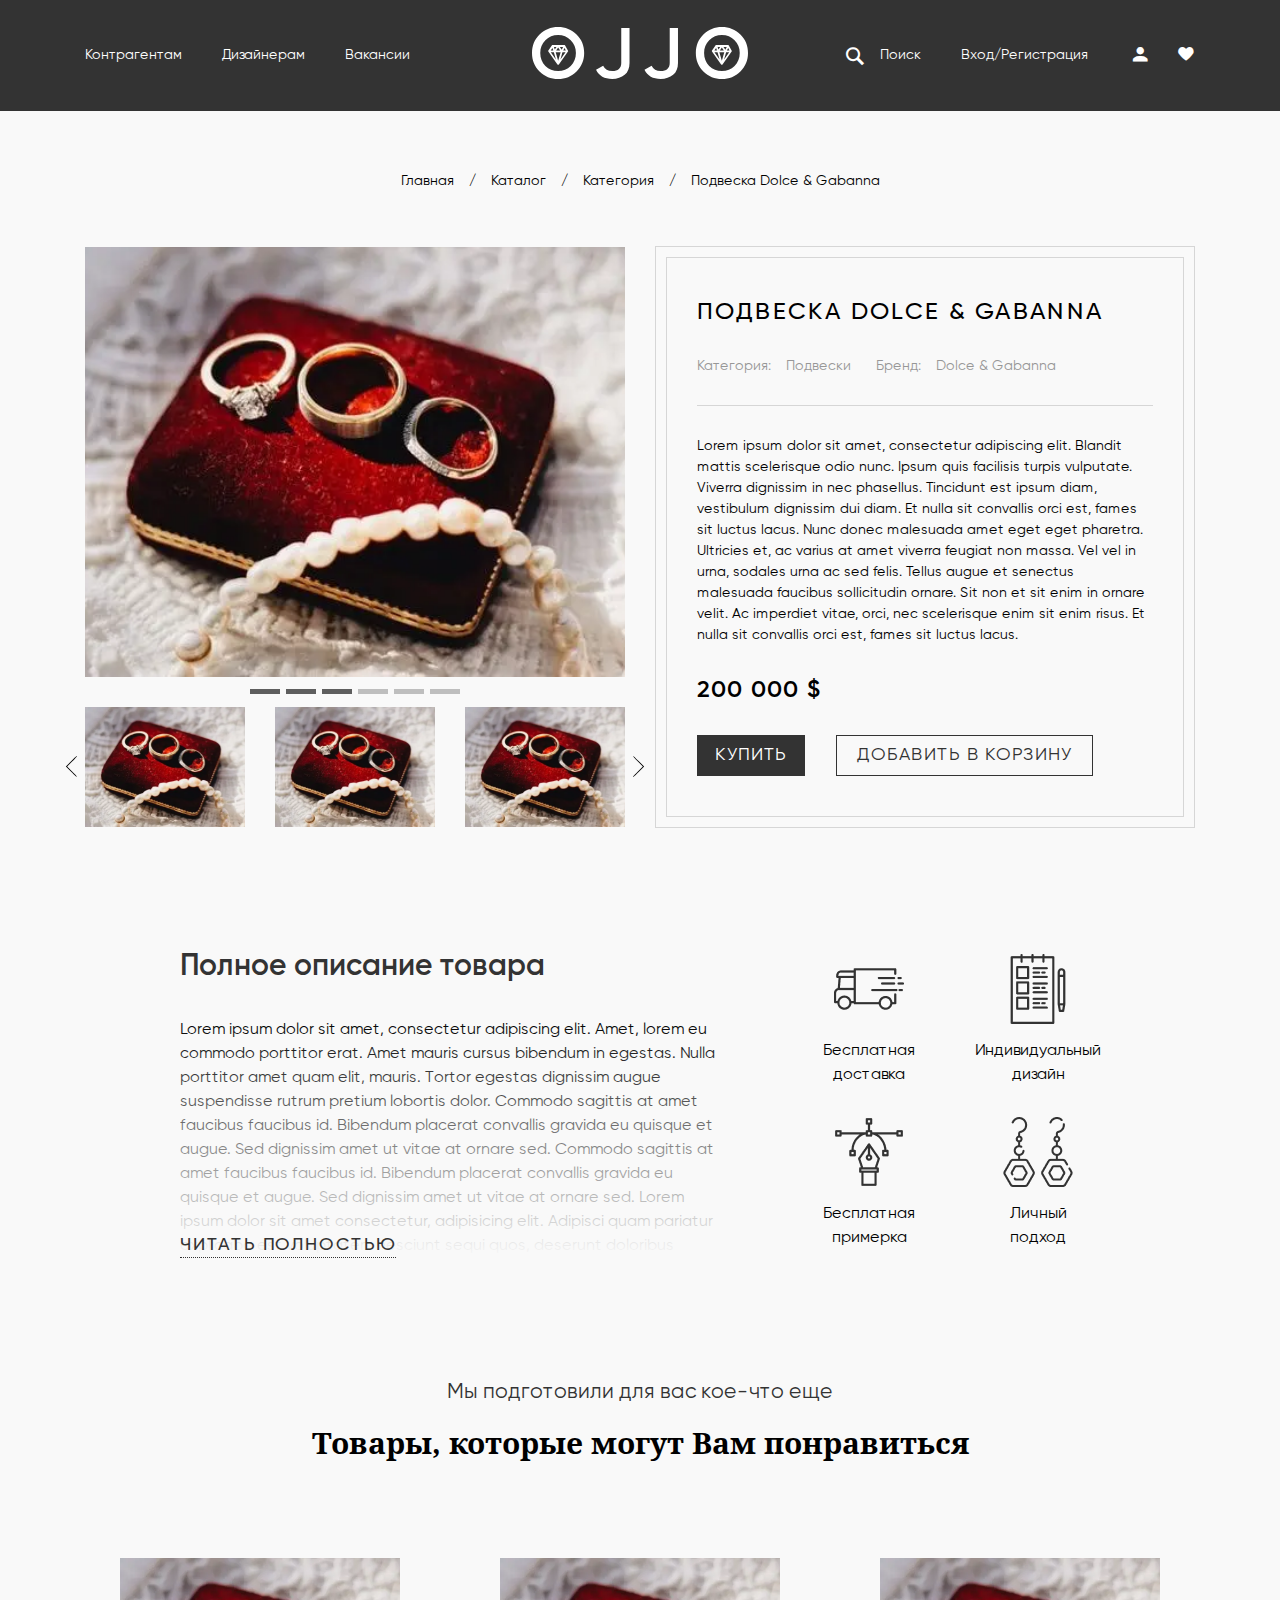
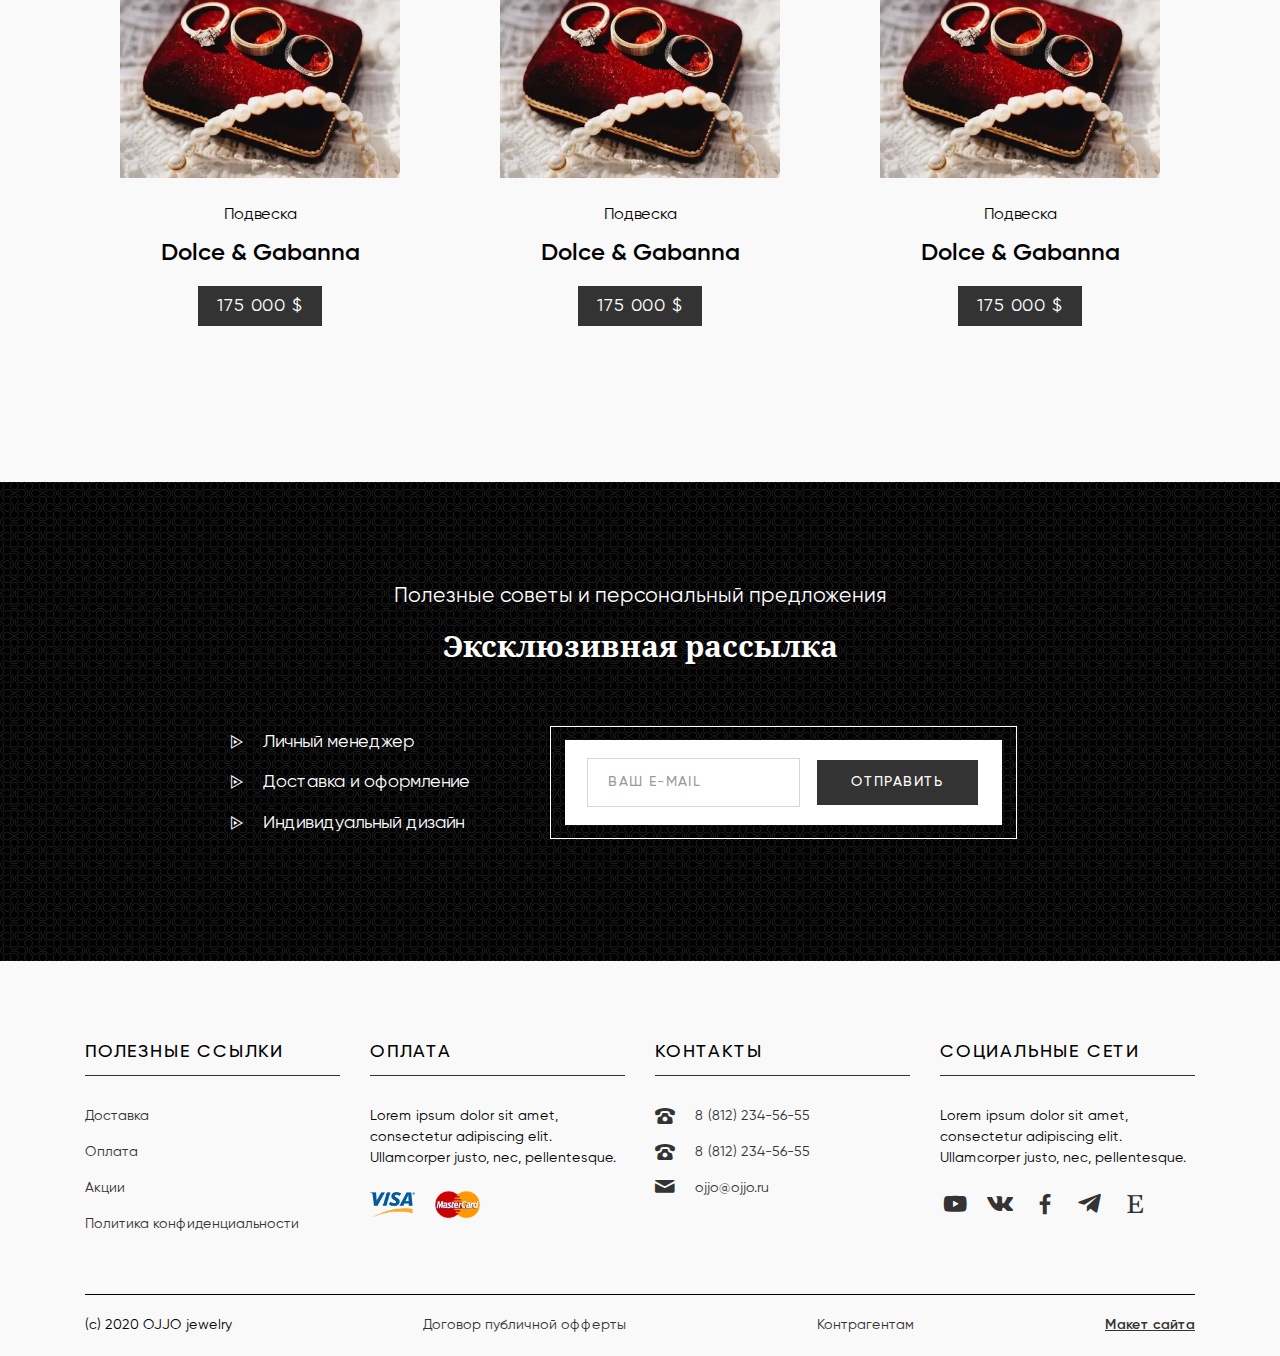
==== commit b509240f: "missing path" ====
--- a/card.html
+++ b/card.html
@@ -23,7 +23,7 @@
     <div class="side__body">
         <div class="side__content">
             <div class="side__head">
-                <div class="side__logo"></div>
+                <a href="./index.html" class="side__logo"></a>
             </div>
             <div class="side__button-wrap">
                 <button type="button" aria-label="Показать/скрыть боковое меню" class="side__menu-button menu__button"></button>
@@ -105,7 +105,7 @@
         <header class="header">
     <div class="header__container">
         <div class="header__logo-wrap">
-            <a href="" class="header__logo"></a>
+            <a href="./index.html" class="header__logo"></a>
         </div>
         <nav class="header__content header__nav">
             <ul class="content__left header__items">
--- a/css/style.min.css
+++ b/css/style.min.css
@@ -1 +1 @@
-@charset "UTF-8";@font-face{font-family:Gilroy;font-display:swap;src:url(../fonts/Gilroy-Medium.woff2) format("woff2"),url(../fonts/Gilroy-Medium.woff) format("woff");font-weight:500;font-style:normal}@font-face{font-family:Gilroy;font-display:swap;src:url(../fonts/Gilroy-Regular.woff2) format("woff2"),url(../fonts/Gilroy-Regular.woff) format("woff");font-weight:400;font-style:normal}@font-face{font-family:Gilroy;font-display:swap;src:url(../fonts/Gilroy-Semibold.woff2) format("woff2"),url(../fonts/Gilroy-Semibold.woff) format("woff");font-weight:600;font-style:normal}@font-face{font-family:icons;font-display:swap;src:url(../fonts/icons.woff2) format("woff2"),url(../fonts/icons.woff) format("woff");font-weight:400;font-style:normal}@font-face{font-family:NotoSerif;font-display:swap;src:url(../fonts/NotoSerif-Bold.woff2) format("woff2"),url(../fonts/NotoSerif-Bold.woff) format("woff");font-weight:700;font-style:normal}@font-face{font-family:icons;src:url(../fonts/icons.eot?qwfnhl);src:url(../fonts/icons.eot?qwfnhl#iefix) format("embedded-opentype"),url(../fonts/icons.ttf?qwfnhl) format("truetype"),url(../fonts/icons.woff?qwfnhl) format("woff"),url(../fonts/icons.svg?qwfnhl#icons) format("svg");font-weight:400;font-style:normal;font-display:block}[class*=" icon-"]::before,[class^=icon-]::before{font-family:icons!important;speak:never;font-style:normal;font-weight:400;font-variant:normal;text-transform:none;line-height:1;-webkit-font-smoothing:antialiased;-moz-osx-font-smoothing:grayscale}.icon-car:before{content:"\e900"}.icon-etsy:before{content:"\e901";color:#fff}.icon-facebook:before{content:"\e902";color:#fff}.icon-heart:before{content:"\e903";color:#fff}.icon-search:before{content:"\e904";color:#fff}.icon-jewelry:before{content:"\e905"}.icon-mail:before{content:"\e906"}.icon-man:before{content:"\e907";color:#fff}.icon-map-pointer:before{content:"\e908"}.icon-phone:before{content:"\e909"}.icon-phone-dig:before{content:"\e90a"}.icon-ribbon-design:before{content:"\e90b"}.icon-search:before{content:"\e90c";color:#fff}.icon-vk:before{content:"\e90d";color:#fff}.icon-tablet:before{content:"\e90e"}.icon-telegram:before{content:"\e90f";color:#fff}.icon-triangle-down:before{content:"\e910"}.icon-triangle-right:before{content:"\e911";color:#fff}.icon-youtube:before{content:"\e912";color:#fff}*{padding:0;margin:0;border:0}*,:after,:before{box-sizing:border-box}:active,:focus{outline:0}a:active,a:focus{outline:0}aside,footer,header,nav{display:block}body,html{height:100%;width:100%;font-size:100%;line-height:1;font-size:1em;-ms-text-size-adjust:100%;-moz-text-size-adjust:100%;-webkit-text-size-adjust:100%}button,input,textarea{font-family:inherit}input::-ms-clear{display:none}button{cursor:pointer}button::-moz-focus-inner{padding:0;border:0}a,a:visited{text-decoration:none}a:hover{text-decoration:none}ul li{list-style:none}img{vertical-align:top;height:auto;width:100%}picture{height:auto;width:100%}h1,h2,h3,h4,h5,h6{font-size:inherit;font-weight:400}body{font-family:Gilroy;overflow-x:hidden}body.noscroll{overflow:hidden}.wrapper{min-height:100vh;background-color: #f9f9f9;display:flex;flex-direction:column;overflow:clip}.background{position:relative}.background__body{position:absolute;top:0;left:0;width:100vw}.background__body img,.background__body picture{min-height:1100px;transform:translateY(calc(1px - 274 * (100vw - 320px)/ 2560));overflow:visible;-o-object-fit:cover;object-fit:cover}.background__body::before{content:"";background-color:rgba(51,51,51,.87);height:150%;width:100%;position:absolute;z-index:2;padding-top:75%}[class*=__container]{max-width:71.25rem;margin:0 auto;padding:0 15px;z-index:2}[class*=__button]{background-color:transparent}.itc-slider{position:relative}.itc-slider-wrapper{overflow:hidden;background-color:transparent}.itc-slider-items{display:flex;transition:transform .5s ease;will-change:transform}.itc-slider-transition-none{transition:none}.itc-slider-item{flex:0 0 100%;max-width:100%;-webkit-user-select:none;-moz-user-select:none;user-select:none;will-change:transform}.itc-slider-btn{position:absolute;top:50%;display:flex;justify-content:center;align-items:center;width:40px;height:50px;color:#fff;text-align:center;background:rgba(109,109,109,.575);border:none;transform:translateY(-50%);cursor:pointer}.itc-slider-btn-hide{display:none}.itc-slider-btn-prev{left:0}.itc-slider-btn-next{right:0}.itc-slider-btn::before{content:"";display:inline-block;width:25px;height:25px;background:transparent no-repeat center center;background-size:100% 100%}.itc-slider-btn-prev::before{background-image:url(../img/icons/btn-left.svg)}.itc-slider-btn-next::before{background-image:url(../img/icons/btn-left.svg);transform:rotate(180deg)}.itc-slider-indicators{position:absolute;right:0;bottom:-25px;left:0;z-index:15;display:flex;justify-content:center;margin:0 15%;padding-left:0;list-style:none}.itc-slider-indicator{flex:0 1 auto;box-sizing:content-box;width:30px;height:5px;margin-right:3px;margin-left:3px;text-indent:-999px;background-color:rgba(255,255,255,.5);background-clip:padding-box;border-top:15px solid transparent;border-bottom:15px solid transparent;cursor:pointer}.itc-slider-indicator-active{background-color:rgba(255,255,255,.9)}.side__menu{position:fixed;top:0;right:-100%;width:50%;height:100%;z-index:30;transition:.3s ease-in-out}.side__menu--opend{pointer-events:auto;overflow-y:scroll;right:0}.side__body{background-color:#333;padding:35px;height:100vh}.side__content{display:flex;flex-direction:column;gap:50px}.side__head{padding:0 0 10px 0;display:flex;flex:1 1 auto;flex-direction:row;justify-content:space-between}.side__logo{height:52px;width:216px;background:url(../img/icons/main-logo.svg) 50% no-repeat}.side__button-wrap{position:fixed;top:35px;right:35px;height:50px;width:50px;z-index:50}.menu__button{position:absolute;top:0;left:0;height:50px;width:50px;z-index:60}.menu__button::before{content:"";position:absolute;width:50px;height:50px;top:-3px;left:1px;background-color:rgba(51,51,51,.2039215686);border-radius:10px}.menu__button--opend{pointer-events:none}.close__button{position:absolute;top:0;left:0;height:50px;width:50px;pointer-events:none;z-index:65}.close__button--opend{pointer-events:auto}.decor{display:flex;flex-direction:column;justify-content:space-between;gap:9px;padding:10px 8px 10px 9px;pointer-events:none}.decor__line{border:solid 2px #fff;border-radius:3px;z-index:70}.first-line{transition:transform .3s ease-in-out;transform:translate(0,-3px) rotate(0)}.first-line--close{transform:translate(0,13px) rotate(45deg)}.mid-line{width:65%;transition:transform .4s ease-in-out,opacity .5s ease;opacity:1;transform:translate(0,-3px)}.mid-line--close{transform:translateX(-200px);opacity:0}.last-line{transition:transform .3s ease-in-out;transform:translate(0,-4px) rotate(0)}.last-line--close{transform:translate(0,-13px) rotate(-45deg)}.side__nav{border-bottom:1.5px solid #fff}.side__items{padding-bottom:33px;display:flex;flex-direction:column;gap:30px;font-size:1.3125rem;line-height:1.4;white-space:nowrap}.side__link{color:#fff}.side__actions{display:flex;flex-direction:row;gap:30px;margin-top:-25px;padding-bottom:22px;border-bottom:1px solid #fff}.side__actions .icon-man::before{font-size:50px}.side__actions .icon-heart::before{font-size:33px}.user__button{height:50px;width:50px}.favorites__button{height:50px;width:50px;margin-left:-.5px;margin-top:2px}.side__social{margin-top:-25px}.side__social-items{display:flex;flex-direction:row;gap:29px}.side__social-items [class$=-link]{height:40px;width:40px}.side__social-item{position:relative}.side__social-item .icon-youtube:before{font-size:38px}.side__social-item .icon-vk:before{font-size:37px}.side__social-item .icon-facebook:before{font-size:36px}.side__social-item .icon-telegram:before{font-size:36px}.side__social-item .e__link{position:absolute;top:0;left:0}.side__social-item .icon-etsy:before{font-size:24px;position:absolute;top:7px;left:5px}.side__social-item a{display:block;width:40px;height:40px}.popup{position:fixed;width:100vw;height:100%;top:0;left:0;background-color:rgba(51,51,51,.7960784314);z-index:100;opacity:0;pointer-events:none;visibility:hidden;transition:opacity .5s ease,background .5s ease}.popup--opend{opacity:1;pointer-events:auto;visibility:visible}.popup__body{min-height:100%;display:flex;justify-content:center;align-items:center;padding:15px;z-index:101;opacity:0;pointer-events:none;visibility:hidden}.popup__body--opend{opacity:1;pointer-events:auto;visibility:visible}.userform__content{position:relative;display:flex;flex-direction:column;justify-content:center;align-items:center;background-color:#adadad;border-radius:20px;box-shadow:0 0 1000px 10px rgba(141,141,141,.3490196078) inset;padding:35px 15px}.userform__content .reg-btn{color:#00f}.popup__close{position:absolute;top:8px;right:12px;width:40px;height:40px;padding:5px;background-color:rgba(255,255,255,0);border-radius:10px}.popup__close img,.popup__close picture{-o-object-fit:contain;object-fit:contain}.userform__title{font-size:1.75rem;padding-bottom:20px;text-transform:uppercase}.userform__text{font-size:1rem;padding-bottom:10px}.userform__form{display:flex;flex-direction:column;justify-content:center;align-items:center;font-size:1.25rem;padding-bottom:20px}.userform__form>*{margin-bottom:15px}.username__area{font-size:1.125rem;width:200px;padding:5px 15px;border-radius:10px;background:#868686;color:wheat;transition:all .4s ease 0s}.username__area:focus{background:#adadad;box-shadow:0 0 30px 10px rgba(58,58,58,.7960784314) inset}.pass__area{font-size:1.125rem;width:200px;padding:5px 15px;border-radius:10px;background:#868686;color:wheat;transition:all .4s ease 0s}.pass__area:focus{background:#adadad;box-shadow:0 0 30px 10px rgba(58,58,58,.7960784314) inset}.login__button{margin-top:30px;height:50px;width:200px;border-radius:30px;font-size:1.125rem;font-style:Medium;font-weight:500;line-height:1;text-align:center;text-transform:uppercase;letter-spacing:.1125rem;border:1px solid #fff;color:#000}.empty__window{position:absolute;top:50%;left:50%;transform:translate(-50%,-50%);display:flex;justify-content:center;align-items:center;font-size:20px;padding:10px;text-transform:uppercase;color:#fff;background-color:#000;min-width:250px;min-height:250px}.header{background-color:transparent;z-index:25}.header__container{padding-top:28px;width:100%}.header__logo-wrap{position:relative;margin:0 auto}.header__logo{position:absolute;top:-3px;left:50%;transform:translateX(-50%);height:52px;width:220px;background:url(../img/icons/main-logo.svg) 50% no-repeat}.header__content{display:flex;flex-direction:row;justify-content:space-between;font-size:.875rem;line-height:1.5}.icon-search::before{font-size:1.1875rem;position:absolute;display:flex;justify-content:start;width:35px;height:20px;left:-35px;top:1px}.content__left{display:flex;flex-direction:row;flex-wrap:wrap;order:1;padding:10px 0;max-width:25rem;gap:40px;align-items:center;animation:h-left 1s ease-in-out .5s 1 normal forwards;opacity:0}@keyframes h-left{0%{opacity:0;transform:translateX(-30px)}100%{opacity:1;transform:translateX(0)}}.header__item{position:relative}.header__link{color:#fff}.header__button{font-size:.875rem;line-height:1.5;color:#fff}.content__right{display:flex;flex-direction:row;flex-wrap:wrap;order:2;padding:10px 0;max-width:25rem;gap:40px;align-items:center;animation:h-right 1s ease-in-out .5s 1 normal forwards;opacity:0}@keyframes h-right{0%{opacity:0;transform:translateX(30px)}100%{opacity:1;transform:translateX(0)}}.header__user{margin-top:3px;margin-right:-15px;width:24px;height:24px;background-color:transparent}.icon-man::before{font-size:1.375rem}.header__favorites{margin-top:3px;width:18px;height:18px;background-color:transparent}.icon-heart::before{font-size:.875rem}.footer__container{display:flex;flex-direction:column;padding-top:79px;padding-bottom:20px;font-size:.875rem;line-height:1.5}.footer__container a{color:#333}.footer__container [class*=-title]{white-space:nowrap;font-size:1.125rem;font-weight:500;line-height:1.4;letter-spacing:.1125rem;text-transform:uppercase;border-bottom:1px solid #333;padding-bottom:10px;margin-bottom:30px}.footer__upper{display:flex;flex-direction:row;width:100%;gap:30px;justify-content:space-between;padding-bottom:59px}.footer__upper>*{flex:1 1 25%}.footer__upper>* [class*=-button]{display:none}.footer__upper [class*=-items]{gap:15px}.footer__upper [class*=-items]:not(.footer__social-items,.footer__payment-items){display:flex;flex-direction:column}.footer__upper [class$=-text]{padding-bottom:20px}.footer__menu-button{display:none}.footer__links{display:flex;flex-direction:column}.footer__payment{display:flex;flex-direction:column}.footer__payment-items{display:flex;flex-direction:row;gap:15px}.footer__payment-item{width:2.8125rem;height:1.875rem}.footer__payment-item img,.footer__payment-item picture{width:100%;height:100%;-o-object-fit:contain;object-fit:contain}.mastercard-img{margin-left:5px}.footer__contacts{display:flex;flex-direction:column}.footer__contacts-item{padding-left:40px;position:relative}.footer__contacts-item .icon-mail::before{position:absolute;display:block;width:40px;height:20px;top:2px;left:0;font-size:13px}.footer__contacts-item .icon-phone::before{position:absolute;display:block;width:40px;height:20px;top:2px;left:0;font-size:16px}.footer__social{display:flex;flex-direction:column}.footer__social-items{display:flex;flex-direction:row;gap:15px}.footer__social-item{position:relative;display:flex;justify-content:center;align-items:center;text-align:center;width:30px;height:30px}.footer__social-item .icon-youtube:before{position:absolute;top:2px;left:2px;color:#333;font-size:26px}.footer__social-item .icon-vk:before{position:absolute;top:2px;left:2px;color:#333;font-size:26px}.footer__social-item .icon-facebook:before{position:absolute;top:2px;left:1px;color:#333;font-size:27px}.footer__social-item .icon-telegram:before{position:absolute;top:1px;left:1px;color:#333;font-size:27px}.footer__social-item .icon-etsy:before{position:absolute;top:6px;left:6px;font-size:18px;color:#333}.footer__social-item a{display:block;width:30px;height:30px}.footer__lower{border-top:1px solid #000;padding-top:20px}.footer__lower-items{display:flex;flex-direction:row;justify-content:space-between;gap:30px;flex-wrap:wrap}.figma-link{font-weight:600;text-decoration:underline}@media (min-width:921px){.close__button,.menu__button,.side__menu{display:none}}@media (max-width:1139px){.footer__upper{flex-wrap:wrap}.footer__upper>*{flex:0 0 20%}}@media (max-width:1110px){.background__body img,.background__body picture{min-height:calc(650px + 450 * ((100vw - 320px)/ 790))}.content__left{gap:calc(0px + 40 * ((100vw - 320px)/ 790))}.content__right{gap:calc(0px + 40 * ((100vw - 320px)/ 790))}.footer__container{padding-top:calc(20px + 59 * ((100vw - 320px)/ 790))}.footer__upper{padding-bottom:calc(20px + 39 * ((100vw - 320px)/ 790))}}@media (max-width:920px){.header__logo{top:9px;left:18px;transform:translateX(0)}.header__container{padding-top:22px}.content__left,.content__right{display:none}}@media (max-width:866px){.footer__upper{gap:15px;flex-wrap:wrap}.footer__upper>*{flex:0 0 48%}}@media (max-width:767px){.side__menu{width:100%}}@media (max-width:521px){.footer__upper{flex-direction:column;gap:10px}.footer__upper>*{z-index:10;position:relative}.footer__upper>* [class$=-title]{position:relative;padding:5px;margin:0;border:none;pointer-events:none;z-index:6;color:#fff}.footer__upper>* [class*=-button]{display:flex;position:absolute;top:0;left:0;width:100%;height:100%;z-index:3;transition:all .4s ease-in-out 0s}.footer__upper>* [class*=-button] picture{transform-origin:center center 0;transition:all .3s ease;position:absolute;right:5%;top:5px;height:25px;width:25px;-o-object-fit:contain;object-fit:contain}.footer__menu-wrap{position:absolute;display:flex;flex-direction:column;justify-content:center;align-items:center;width:100%;height:0;left:0;bottom:35px;transition:height .5s ease,opacity .3s ease 50ms;opacity:0;pointer-events:none;background:#d8d8d8;border-top:15px solid #333;padding:10px}.footer-social-menu--opend{z-index:5;pointer-events:all;height:200px;opacity:1}.footer-contacts-menu--opend{z-index:5;pointer-events:all;height:200px;opacity:1}.footer-payment-menu--opend{z-index:5;pointer-events:all;height:200px;opacity:1}.footer-links-menu--opend{z-index:5;pointer-events:all;height:200px;opacity:1}.footer__menu-links-button{background-color:#333}.footer__menu-links-button--active{background-color:#a1a1a1}.footer__menu-links-button--active picture{transform:rotate(180deg)}.footer__menu-social-button{background-color:#333}.footer__menu-social-button--active{background-color:#a1a1a1}.footer__menu-social-button--active picture{transform:rotate(180deg)}.footer__menu-payment-button{background-color:#333}.footer__menu-payment-button--active{background-color:#a1a1a1}.footer__menu-payment-button--active picture{transform:rotate(180deg)}.footer__menu-contact-button{background-color:#333}.footer__menu-contact-button--active{background-color:#a1a1a1}.footer__menu-contact-button--active picture{transform:rotate(180deg)}}@media (max-width:374px){.side__button-wrap{top:35px;right:15px}.side__body{padding:20px}.side__social-items{gap:20px}}@media (hover:hover){.itc-slider-btn:hover{color:#fff;text-decoration:none;background:rgba(51,51,51,.6431372549);outline:0}.popup__close:hover{background-color:rgba(230,230,230,.4745098039);box-shadow:0 0 20px 10px rgba(221,221,221,.5490196078) inset}.login__button:hover{transition:all .3s ease 0s;background-color:#afafaf;color:#d4d4d4;box-shadow:0 0 50px 5px rgba(94,94,94,.8470588235) inset;border-color:#777}.header__item{transition:all .3s ease 0s}.header__item:hover{text-decoration:underline;color:#ccc}.header__item a:hover{text-decoration:underline;color:#ccc}.header__button:hover{text-decoration:underline;color:#ccc}.footer__container{transition:all .3s ease 0s}.footer__container a:hover{text-decoration:underline;font-weight:500;text-shadow:.5px .5px 1px #929292}}@media (pointer:coarse){.login__button{transition:all .2s ease 0s}.login__button:active{background-color:rgba(255,255,255,.4392156863);color:#1b1b1b}.footer__container{transition:all .3s ease 0s}.footer__container a:active{text-decoration:underline;font-weight:500;text-shadow:.5px .5px 1px #929292}a:hover{text-decoration:none}button:hover{text-decoration:none}}+@charset "UTF-8";@font-face{font-family:Gilroy;font-display:swap;src:url(../fonts/Gilroy-Medium.woff2) format("woff2"),url(../fonts/Gilroy-Medium.woff) format("woff");font-weight:500;font-style:normal}@font-face{font-family:Gilroy;font-display:swap;src:url(../fonts/Gilroy-Regular.woff2) format("woff2"),url(../fonts/Gilroy-Regular.woff) format("woff");font-weight:400;font-style:normal}@font-face{font-family:Gilroy;font-display:swap;src:url(../fonts/Gilroy-Semibold.woff2) format("woff2"),url(../fonts/Gilroy-Semibold.woff) format("woff");font-weight:600;font-style:normal}@font-face{font-family:icons;font-display:swap;src:url(../fonts/icons.woff2) format("woff2"),url(../fonts/icons.woff) format("woff");font-weight:400;font-style:normal}@font-face{font-family:NotoSerif;font-display:swap;src:url(../fonts/NotoSerif-Bold.woff2) format("woff2"),url(../fonts/NotoSerif-Bold.woff) format("woff");font-weight:700;font-style:normal}@font-face{font-family:icons;src:url(../fonts/icons.eot?qwfnhl);src:url(../fonts/icons.eot?qwfnhl#iefix) format("embedded-opentype"),url(../fonts/icons.ttf?qwfnhl) format("truetype"),url(../fonts/icons.woff?qwfnhl) format("woff"),url(../fonts/icons.svg?qwfnhl#icons) format("svg");font-weight:400;font-style:normal;font-display:block}[class*=" icon-"]::before,[class^=icon-]::before{font-family:icons!important;speak:never;font-style:normal;font-weight:400;font-variant:normal;text-transform:none;line-height:1;-webkit-font-smoothing:antialiased;-moz-osx-font-smoothing:grayscale}.icon-car:before{content:"\e900"}.icon-etsy:before{content:"\e901";color:#fff}.icon-facebook:before{content:"\e902";color:#fff}.icon-heart:before{content:"\e903";color:#fff}.icon-search:before{content:"\e904";color:#fff}.icon-jewelry:before{content:"\e905"}.icon-mail:before{content:"\e906"}.icon-man:before{content:"\e907";color:#fff}.icon-map-pointer:before{content:"\e908"}.icon-phone:before{content:"\e909"}.icon-phone-dig:before{content:"\e90a"}.icon-ribbon-design:before{content:"\e90b"}.icon-search:before{content:"\e90c";color:#fff}.icon-vk:before{content:"\e90d";color:#fff}.icon-tablet:before{content:"\e90e"}.icon-telegram:before{content:"\e90f";color:#fff}.icon-triangle-down:before{content:"\e910"}.icon-triangle-right:before{content:"\e911";color:#fff}.icon-youtube:before{content:"\e912";color:#fff}*{padding:0;margin:0;border:0}*,:after,:before{box-sizing:border-box}:active,:focus{outline:0}a:active,a:focus{outline:0}address{font-style: normal}aside,footer,header,nav{display:block}body,html{height:100%;width:100%;font-size:100%;line-height:1;font-size:1em;-ms-text-size-adjust:100%;-moz-text-size-adjust:100%;-webkit-text-size-adjust:100%}button,input,textarea{font-family:inherit}input::-ms-clear{display:none}button{cursor:pointer}button::-moz-focus-inner{padding:0;border:0}a,a:visited{text-decoration:none}a:hover{text-decoration:none}ul li{list-style:none}img{vertical-align:top;height:auto;width:100%}picture{height:auto;width:100%}h1,h2,h3,h4,h5,h6{font-size:inherit;font-weight:400}body{font-family:Gilroy;overflow-x:hidden}body.noscroll{overflow:hidden}.wrapper{min-height:100vh;background-color: #f9f9f9;display:flex;flex-direction:column;overflow:clip}.background{position:relative}.background__body{position:absolute;top:0;left:0;width:100vw}.background__body img,.background__body picture{min-height:1100px;transform:translateY(calc(1px - 274 * (100vw - 320px)/ 2560));overflow:visible;-o-object-fit:cover;object-fit:cover}.background__body::before{content:"";background-color:rgba(51,51,51,.87);height:150%;width:100%;position:absolute;z-index:2;padding-top:75%}[class*=__container]{max-width:71.25rem;margin:0 auto;padding:0 15px;z-index:2}[class*=__button]{background-color:transparent}.itc-slider{position:relative}.itc-slider-wrapper{overflow:hidden;background-color:transparent}.itc-slider-items{display:flex;transition:transform .5s ease;will-change:transform}.itc-slider-transition-none{transition:none}.itc-slider-item{flex:0 0 100%;max-width:100%;-webkit-user-select:none;-moz-user-select:none;user-select:none;will-change:transform}.itc-slider-btn{position:absolute;top:50%;display:flex;justify-content:center;align-items:center;width:40px;height:50px;color:#fff;text-align:center;background:rgba(109,109,109,.575);border:none;transform:translateY(-50%);cursor:pointer}.itc-slider-btn-hide{display:none}.itc-slider-btn-prev{left:0}.itc-slider-btn-next{right:0}.itc-slider-btn::before{content:"";display:inline-block;width:25px;height:25px;background:transparent no-repeat center center;background-size:100% 100%}.itc-slider-btn-prev::before{background-image:url(../img/icons/btn-left.svg)}.itc-slider-btn-next::before{background-image:url(../img/icons/btn-left.svg);transform:rotate(180deg)}.itc-slider-indicators{position:absolute;right:0;bottom:-25px;left:0;z-index:15;display:flex;justify-content:center;margin:0 15%;padding-left:0;list-style:none}.itc-slider-indicator{flex:0 1 auto;box-sizing:content-box;width:30px;height:5px;margin-right:3px;margin-left:3px;text-indent:-999px;background-color:rgba(255,255,255,.5);background-clip:padding-box;border-top:15px solid transparent;border-bottom:15px solid transparent;cursor:pointer}.itc-slider-indicator-active{background-color:rgba(255,255,255,.9)}.side__menu{position:fixed;top:0;right:-100%;width:50%;height:100%;z-index:30;transition:.3s ease-in-out}.side__menu--opend{pointer-events:auto;overflow-y:scroll;right:0}.side__body{background-color:#333;padding:35px;height:100vh}.side__content{display:flex;flex-direction:column;gap:50px}.side__head{padding:0 0 10px 0;display:flex;flex:1 1 auto;flex-direction:row;justify-content:space-between}.side__logo{height:52px;width:216px;background:url(../img/icons/main-logo.svg) 50% no-repeat}.side__button-wrap{position:fixed;top:35px;right:35px;height:50px;width:50px;z-index:50}.menu__button{position:absolute;top:0;left:0;height:50px;width:50px;z-index:60}.menu__button::before{content:"";position:absolute;width:50px;height:50px;top:-3px;left:1px;background-color:rgba(51,51,51,.2039215686);border-radius:10px}.menu__button--opend{pointer-events:none}.close__button{position:absolute;top:0;left:0;height:50px;width:50px;pointer-events:none;z-index:65}.close__button--opend{pointer-events:auto}.decor{display:flex;flex-direction:column;justify-content:space-between;gap:9px;padding:10px 8px 10px 9px;pointer-events:none}.decor__line{border:solid 2px #fff;border-radius:3px;z-index:70}.first-line{transition:transform .3s ease-in-out;transform:translate(0,-3px) rotate(0)}.first-line--close{transform:translate(0,13px) rotate(45deg)}.mid-line{width:65%;transition:transform .4s ease-in-out,opacity .5s ease;opacity:1;transform:translate(0,-3px)}.mid-line--close{transform:translateX(-200px);opacity:0}.last-line{transition:transform .3s ease-in-out;transform:translate(0,-4px) rotate(0)}.last-line--close{transform:translate(0,-13px) rotate(-45deg)}.side__nav{border-bottom:1.5px solid #fff}.side__items{padding-bottom:33px;display:flex;flex-direction:column;gap:30px;font-size:1.3125rem;line-height:1.4;white-space:nowrap}.side__link{color:#fff}.side__actions{display:flex;flex-direction:row;gap:30px;margin-top:-25px;padding-bottom:22px;border-bottom:1px solid #fff}.side__actions .icon-man::before{font-size:50px}.side__actions .icon-heart::before{font-size:33px}.user__button{height:50px;width:50px}.favorites__button{height:50px;width:50px;margin-left:-.5px;margin-top:2px}.side__social{margin-top:-25px}.side__social-items{display:flex;flex-direction:row;gap:29px}.side__social-items [class$=-link]{height:40px;width:40px}.side__social-item{position:relative}.side__social-item .icon-youtube:before{font-size:38px}.side__social-item .icon-vk:before{font-size:37px}.side__social-item .icon-facebook:before{font-size:36px}.side__social-item .icon-telegram:before{font-size:36px}.side__social-item .e__link{position:absolute;top:0;left:0}.side__social-item .icon-etsy:before{font-size:24px;position:absolute;top:7px;left:5px}.side__social-item a{display:block;width:40px;height:40px}.popup{position:fixed;width:100vw;height:100%;top:0;left:0;background-color:rgba(51,51,51,.7960784314);z-index:100;opacity:0;pointer-events:none;visibility:hidden;transition:opacity .5s ease,background .5s ease}.popup--opend{opacity:1;pointer-events:auto;visibility:visible}.popup__body{min-height:100%;display:flex;justify-content:center;align-items:center;padding:15px;z-index:101;opacity:0;pointer-events:none;visibility:hidden}.popup__body--opend{opacity:1;pointer-events:auto;visibility:visible}.userform__content{position:relative;display:flex;flex-direction:column;justify-content:center;align-items:center;background-color:#adadad;border-radius:20px;box-shadow:0 0 1000px 10px rgba(141,141,141,.3490196078) inset;padding:35px 15px}.userform__content .reg-btn{color:#00f}.popup__close{position:absolute;top:8px;right:12px;width:40px;height:40px;padding:5px;background-color:rgba(255,255,255,0);border-radius:10px}.popup__close img,.popup__close picture{-o-object-fit:contain;object-fit:contain}.userform__title{font-size:1.75rem;padding-bottom:20px;text-transform:uppercase}.userform__text{font-size:1rem;padding-bottom:10px}.userform__form{display:flex;flex-direction:column;justify-content:center;align-items:center;font-size:1.25rem;padding-bottom:20px}.userform__form>*{margin-bottom:15px}.username__area{font-size:1.125rem;width:200px;padding:5px 15px;border-radius:10px;background:#868686;color:wheat;transition:all .4s ease 0s}.username__area:focus{background:#adadad;box-shadow:0 0 30px 10px rgba(58,58,58,.7960784314) inset}.pass__area{font-size:1.125rem;width:200px;padding:5px 15px;border-radius:10px;background:#868686;color:wheat;transition:all .4s ease 0s}.pass__area:focus{background:#adadad;box-shadow:0 0 30px 10px rgba(58,58,58,.7960784314) inset}.login__button{margin-top:30px;height:50px;width:200px;border-radius:30px;font-size:1.125rem;font-style:Medium;font-weight:500;line-height:1;text-align:center;text-transform:uppercase;letter-spacing:.1125rem;border:1px solid #fff;color:#000}.empty__window{position:absolute;top:50%;left:50%;transform:translate(-50%,-50%);display:flex;justify-content:center;align-items:center;font-size:20px;padding:10px;text-transform:uppercase;color:#fff;background-color:#000;min-width:250px;min-height:250px}.header{background-color:transparent;z-index:25}.header__container{padding-top:28px;width:100%}.header__logo-wrap{position:relative;margin:0 auto}.header__logo{position:absolute;top:-3px;left:50%;transform:translateX(-50%);height:52px;width:220px;background:url(../img/icons/main-logo.svg) 50% no-repeat}.header__content{display:flex;flex-direction:row;justify-content:space-between;font-size:.875rem;line-height:1.5}.icon-search::before{font-size:1.1875rem;position:absolute;display:flex;justify-content:start;width:35px;height:20px;left:-35px;top:1px}.content__left{display:flex;flex-direction:row;flex-wrap:wrap;order:1;padding:10px 0;max-width:25rem;gap:40px;align-items:center;animation:h-left 1s ease-in-out .5s 1 normal forwards;opacity:0}@keyframes h-left{0%{opacity:0;transform:translateX(-30px)}100%{opacity:1;transform:translateX(0)}}.header__item{position:relative}.header__link{color:#fff}.header__button{font-size:.875rem;line-height:1.5;color:#fff}.content__right{display:flex;flex-direction:row;flex-wrap:wrap;order:2;padding:10px 0;max-width:25rem;gap:40px;align-items:center;animation:h-right 1s ease-in-out .5s 1 normal forwards;opacity:0}@keyframes h-right{0%{opacity:0;transform:translateX(30px)}100%{opacity:1;transform:translateX(0)}}.header__user{margin-top:3px;margin-right:-15px;width:24px;height:24px;background-color:transparent}.icon-man::before{font-size:1.375rem}.header__favorites{margin-top:3px;width:18px;height:18px;background-color:transparent}.icon-heart::before{font-size:.875rem}.footer__container{display:flex;flex-direction:column;padding-top:79px;padding-bottom:20px;font-size:.875rem;line-height:1.5}.footer__container a{color:#333}.footer__container [class*=-title]{white-space:nowrap;font-size:1.125rem;font-weight:500;line-height:1.4;letter-spacing:.1125rem;text-transform:uppercase;border-bottom:1px solid #333;padding-bottom:10px;margin-bottom:30px}.footer__upper{display:flex;flex-direction:row;width:100%;gap:30px;justify-content:space-between;padding-bottom:59px}.footer__upper>*{flex:1 1 25%}.footer__upper>* [class*=-button]{display:none}.footer__upper [class*=-items]{gap:15px}.footer__upper [class*=-items]:not(.footer__social-items,.footer__payment-items){display:flex;flex-direction:column}.footer__upper [class$=-text]{padding-bottom:20px}.footer__menu-button{display:none}.footer__links{display:flex;flex-direction:column}.footer__payment{display:flex;flex-direction:column}.footer__payment-items{display:flex;flex-direction:row;gap:15px}.footer__payment-item{width:2.8125rem;height:1.875rem}.footer__payment-item img,.footer__payment-item picture{width:100%;height:100%;-o-object-fit:contain;object-fit:contain}.mastercard-img{margin-left:5px}.footer__contacts{display:flex;flex-direction:column}.footer__contacts-item{padding-left:40px;position:relative}.footer__contacts-item .icon-mail::before{position:absolute;display:block;width:40px;height:20px;top:2px;left:0;font-size:13px}.footer__contacts-item .icon-phone::before{position:absolute;display:block;width:40px;height:20px;top:2px;left:0;font-size:16px}.footer__social{display:flex;flex-direction:column}.footer__social-items{display:flex;flex-direction:row;gap:15px}.footer__social-item{position:relative;display:flex;justify-content:center;align-items:center;text-align:center;width:30px;height:30px}.footer__social-item .icon-youtube:before{position:absolute;top:2px;left:2px;color:#333;font-size:26px}.footer__social-item .icon-vk:before{position:absolute;top:2px;left:2px;color:#333;font-size:26px}.footer__social-item .icon-facebook:before{position:absolute;top:2px;left:1px;color:#333;font-size:27px}.footer__social-item .icon-telegram:before{position:absolute;top:1px;left:1px;color:#333;font-size:27px}.footer__social-item .icon-etsy:before{position:absolute;top:6px;left:6px;font-size:18px;color:#333}.footer__social-item a{display:block;width:30px;height:30px}.footer__lower{border-top:1px solid #000;padding-top:20px}.footer__lower-items{display:flex;flex-direction:row;justify-content:space-between;gap:30px;flex-wrap:wrap}.figma-link{font-weight:600;text-decoration:underline}@media (min-width:921px){.close__button,.menu__button,.side__menu{display:none}}@media (max-width:1139px){.footer__upper{flex-wrap:wrap}.footer__upper>*{flex:0 0 20%}}@media (max-width:1110px){.background__body img,.background__body picture{min-height:calc(650px + 450 * ((100vw - 320px)/ 790))}.content__left{gap:calc(0px + 40 * ((100vw - 320px)/ 790))}.content__right{gap:calc(0px + 40 * ((100vw - 320px)/ 790))}.footer__container{padding-top:calc(20px + 59 * ((100vw - 320px)/ 790))}.footer__upper{padding-bottom:calc(20px + 39 * ((100vw - 320px)/ 790))}}@media (max-width:920px){.header__logo{top:9px;left:18px;transform:translateX(0)}.header__container{padding-top:22px}.content__left,.content__right{display:none}}@media (max-width:866px){.footer__upper{gap:15px;flex-wrap:wrap}.footer__upper>*{flex:0 0 48%}}@media (max-width:767px){.side__menu{width:100%}}@media (max-width:521px){.footer__upper{flex-direction:column;gap:10px}.footer__upper>*{z-index:10;position:relative}.footer__upper>* [class$=-title]{position:relative;padding:5px;margin:0;border:none;pointer-events:none;z-index:6;color:#fff}.footer__upper>* [class*=-button]{display:flex;position:absolute;top:0;left:0;width:100%;height:100%;z-index:3;transition:all .4s ease-in-out 0s}.footer__upper>* [class*=-button] picture{transform-origin:center center 0;transition:all .3s ease;position:absolute;right:5%;top:5px;height:25px;width:25px;-o-object-fit:contain;object-fit:contain}.footer__menu-wrap{position:absolute;display:flex;flex-direction:column;justify-content:center;align-items:center;width:100%;height:0;left:0;bottom:35px;transition:height .5s ease,opacity .3s ease 50ms;opacity:0;pointer-events:none;background:#d8d8d8;border-top:15px solid #333;padding:10px}.footer-social-menu--opend{z-index:5;pointer-events:all;height:200px;opacity:1}.footer-contacts-menu--opend{z-index:5;pointer-events:all;height:200px;opacity:1}.footer-payment-menu--opend{z-index:5;pointer-events:all;height:200px;opacity:1}.footer-links-menu--opend{z-index:5;pointer-events:all;height:200px;opacity:1}.footer__menu-links-button{background-color:#333}.footer__menu-links-button--active{background-color:#a1a1a1}.footer__menu-links-button--active picture{transform:rotate(180deg)}.footer__menu-social-button{background-color:#333}.footer__menu-social-button--active{background-color:#a1a1a1}.footer__menu-social-button--active picture{transform:rotate(180deg)}.footer__menu-payment-button{background-color:#333}.footer__menu-payment-button--active{background-color:#a1a1a1}.footer__menu-payment-button--active picture{transform:rotate(180deg)}.footer__menu-contact-button{background-color:#333}.footer__menu-contact-button--active{background-color:#a1a1a1}.footer__menu-contact-button--active picture{transform:rotate(180deg)}}@media (max-width:374px){.side__button-wrap{top:35px;right:15px}.side__body{padding:20px}.side__social-items{gap:20px}}@media (hover:hover){.itc-slider-btn:hover{color:#fff;text-decoration:none;background:rgba(51,51,51,.6431372549);outline:0}.popup__close:hover{background-color:rgba(230,230,230,.4745098039);box-shadow:0 0 20px 10px rgba(221,221,221,.5490196078) inset}.login__button:hover{transition:all .3s ease 0s;background-color:#afafaf;color:#d4d4d4;box-shadow:0 0 50px 5px rgba(94,94,94,.8470588235) inset;border-color:#777}.header__item{transition:all .3s ease 0s}.header__item:hover{text-decoration:underline;color:#ccc}.header__item a:hover{text-decoration:underline;color:#ccc}.header__button:hover{text-decoration:underline;color:#ccc}.footer__container{transition:all .3s ease 0s}.footer__container a:hover{text-decoration:underline;font-weight:500;text-shadow:.5px .5px 1px #929292}}@media (pointer:coarse){.login__button{transition:all .2s ease 0s}.login__button:active{background-color:rgba(255,255,255,.4392156863);color:#1b1b1b}.footer__container{transition:all .3s ease 0s}.footer__container a:active{text-decoration:underline;font-weight:500;text-shadow:.5px .5px 1px #929292}a:hover{text-decoration:none}button:hover{text-decoration:none}}